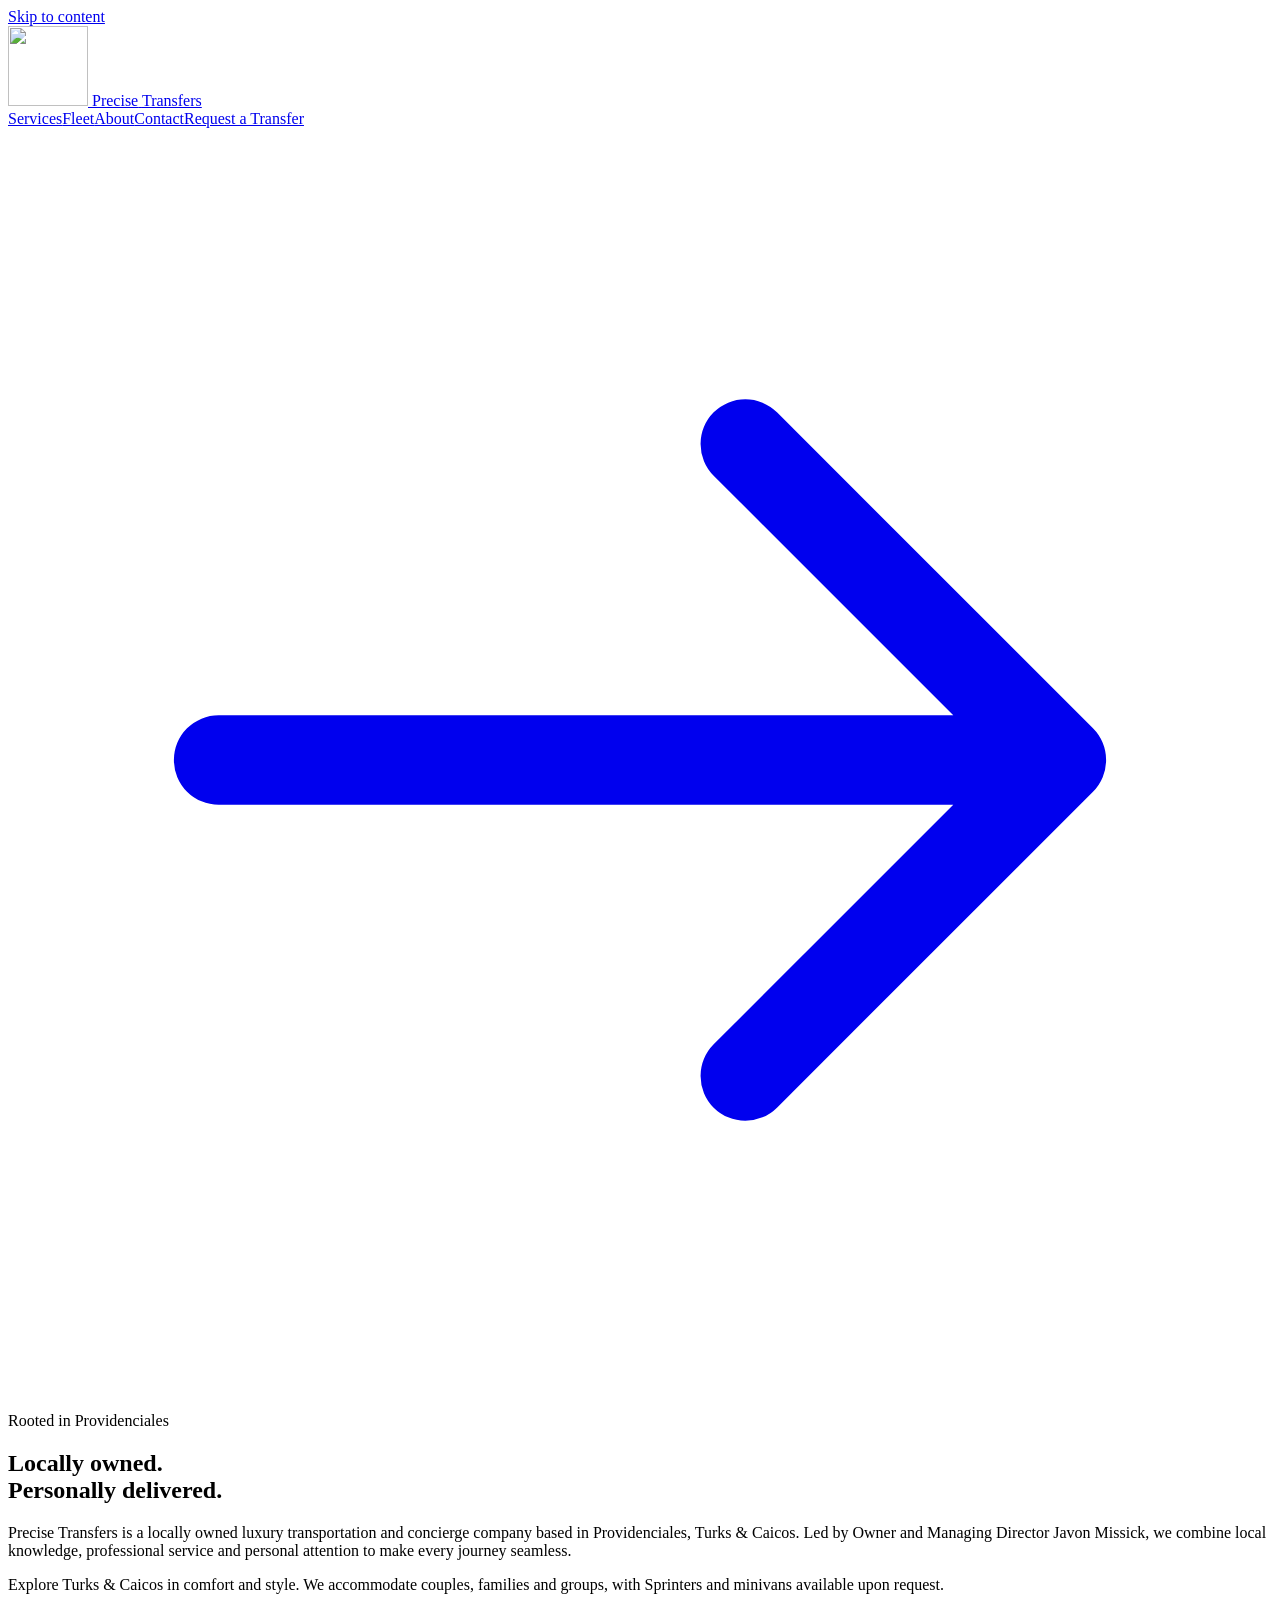
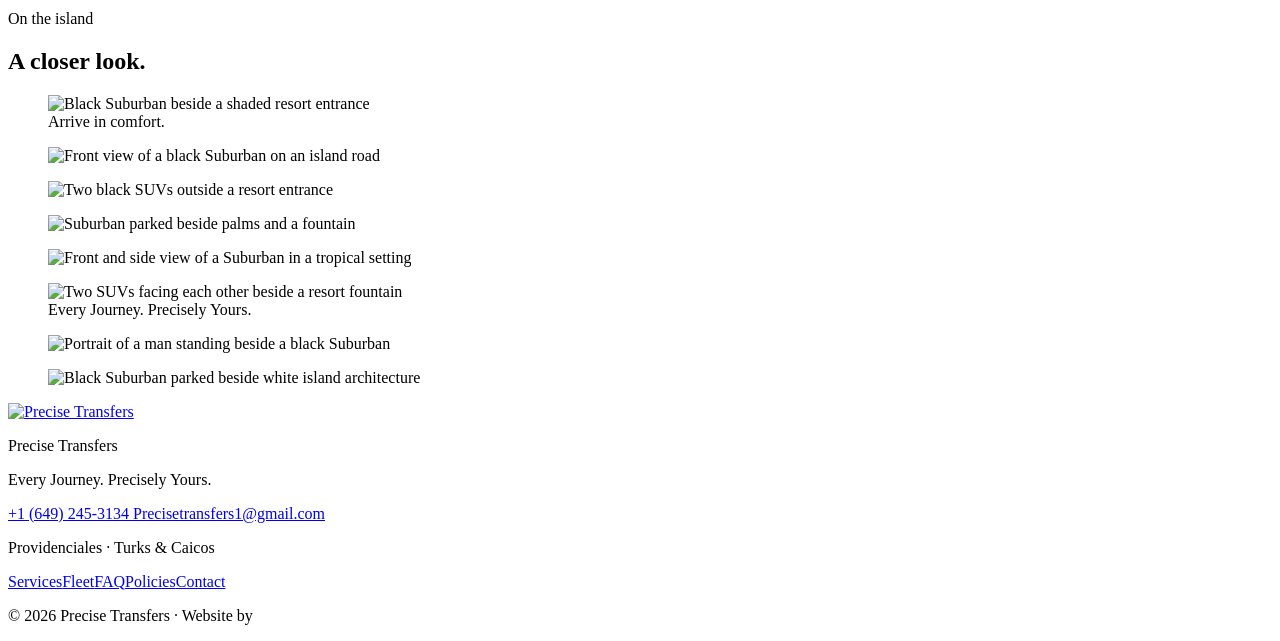
==== about.html @ 2fc6008b "Add files via upload" ====
<!doctype html>
<html lang="en">
  <link rel="icon" type="image/png"
      href="assets/images/pt-favicon.png?v=1">
<link rel="apple-touch-icon"
      href="assets/images/pt-favicon.png">


<head>
  <meta charset="utf-8"><meta name="viewport" content="width=device-width, initial-scale=1">
  <meta name="robots" content="noindex, nofollow">
  <meta name="description" content="Locally owned luxury transportation and concierge services based in Providenciales, Turks & Caicos. Request an airport or local transfer with Precise Transfers.">
  <meta name="theme-color" content="#080b10">
  <title>About | Precise Transfers</title>
    <link rel="stylesheet" href="css/styles.css"><link rel="stylesheet" href="css/mockup.css"><link rel="stylesheet" href="css/refresh.css"><link rel="stylesheet" href="css/site-additions.css"><script src="js/main.js" defer></script><script src="js/approved-reviews.js" defer></script><script src="js/site-additions.js" defer></script>
</head>
<body>
  <a class="skip-link" href="#main">Skip to content</a>
  
  <header class="site-header"><div class="container header-inner">
    <a class="brand" href="index.html" aria-label="Precise Transfers home">
  <img
    class="pt-mark"
    src="assets/images/pt-monogram.png"
    alt=""
    width="80"
    height="80"
  >
  <span class="brand-wordmark">
    <span class="metal-silver">Precise</span>
    <span class="metal-blue">Transfers</span>
  </span>
</a>
    <button class="menu-toggle" aria-expanded="false" aria-controls="site-nav" hidden>Menu <span aria-hidden="true">☰</span></button>
    <nav id="site-nav" aria-label="Main navigation"><a href="index.html#services">Services</a><a href="index.html#fleet">Fleet</a><a href="about.html">About</a><a href="index.html#contact">Contact</a><a class="button small" href="booking.html">Request a Transfer <svg class="icon" viewBox="0 0 24 24" fill="none" stroke="currentColor" stroke-width="1.7" stroke-linecap="round" stroke-linejoin="round" aria-hidden="true"><path d="M4 12h16m-6-6 6 6-6 6"/></svg></a></nav>
  </div></header>
<main id="main" class="interior-main">    <section id="about" class="section about-section"><div class="container about-grid"><div class="reveal"><p class="eyebrow">Rooted in Providenciales</p><h2>Locally owned.<br><span>Personally delivered.</span></h2></div><div class="about-copy reveal"><p>Precise Transfers is a locally owned luxury transportation and concierge company based in Providenciales, Turks &amp; Caicos. Led by Owner and Managing Director Javon Missick, we combine local knowledge, professional service and personal attention to make every journey seamless.</p><p class="muted">Explore Turks &amp; Caicos in comfort and style. We accommodate couples, families and groups, with Sprinters and minivans available upon request.</p></div></div></section>
<section class="container about-gallery-section" aria-labelledby="gallery-title">
  <div class="section-heading">
    <p class="eyebrow">On the island</p>
    <h2 id="gallery-title">A closer <span>look.</span></h2>
  </div>
  <div class="about-photo-grid">
    <figure><img src="assets/images/about-resort-side.jpg" alt="Black Suburban beside a shaded resort entrance" width="1600" height="900" loading="lazy"><figcaption>Arrive in comfort.</figcaption></figure>
    <figure><img src="assets/images/about-on-the-road.jpg" alt="Front view of a black Suburban on an island road" width="944" height="1600" loading="lazy"></figure>
    <figure><img src="assets/images/about-resort-entrance.jpg" alt="Two black SUVs outside a resort entrance" width="1600" height="1485" loading="lazy"></figure>
    <figure><img src="assets/images/about-palms.jpg" alt="Suburban parked beside palms and a fountain" width="1066" height="1600" loading="lazy"></figure>
    <figure><img src="assets/images/about-front-view.jpg" alt="Front and side view of a Suburban in a tropical setting" width="1600" height="1066" loading="lazy"></figure>
    <figure><img src="assets/images/about-facing-suvs.jpg" alt="Two SUVs facing each other beside a resort fountain" width="1600" height="1066" loading="lazy"><figcaption>Every Journey. Precisely Yours.</figcaption></figure>
    <figure><img src="assets/images/about-portrait.jpg" alt="Portrait of a man standing beside a black Suburban" width="1066" height="1600" loading="lazy"></figure>
    <figure><img src="assets/images/about-villa.jpg" alt="Black Suburban parked beside white island architecture" width="1066" height="1600" loading="lazy"></figure>
  </div>
</section>
</main><footer class="site-footer container"><div><a class="brand" href="index.html"><img class="pt-mark" src="assets/images/pt-monogram.png" alt="Precise Transfers" width="80" height="80"></a><p class="footer-company">
  <span class="metal-silver">Precise</span>
  <span class="metal-blue">Transfers</span>
</p><p>Every Journey. <span class="blue-text">Precisely Yours.</span></p><div class="footer-contact">
  <a class="eyebrow footer-location" href="tel:+16492453134">
    +1 (649) 245-3134
  </a>

  <a class="eyebrow footer-location"
     href="mailto:Precisetransfers1@gmail.com">
    Precisetransfers1@gmail.com
  </a>
</div><p class="eyebrow footer-location">Providenciales · Turks &amp; Caicos</p></div><nav aria-label="Footer navigation"><a href="index.html#services">Services</a><a href="index.html#fleet">Fleet</a><a href="faq.html">FAQ</a><a href="policies.html">Policies</a><a href="index.html#contact">Contact</a></nav><p class="credits">© <span data-year>2026</span> Precise Transfers · <span class="agency-credit">
  <span>Website by</span>
  <span
    class="stellar-footer-logo"
    role="img"
    aria-label="Stellar Works"
  ></span>
</span></p></footer>
</body></html>
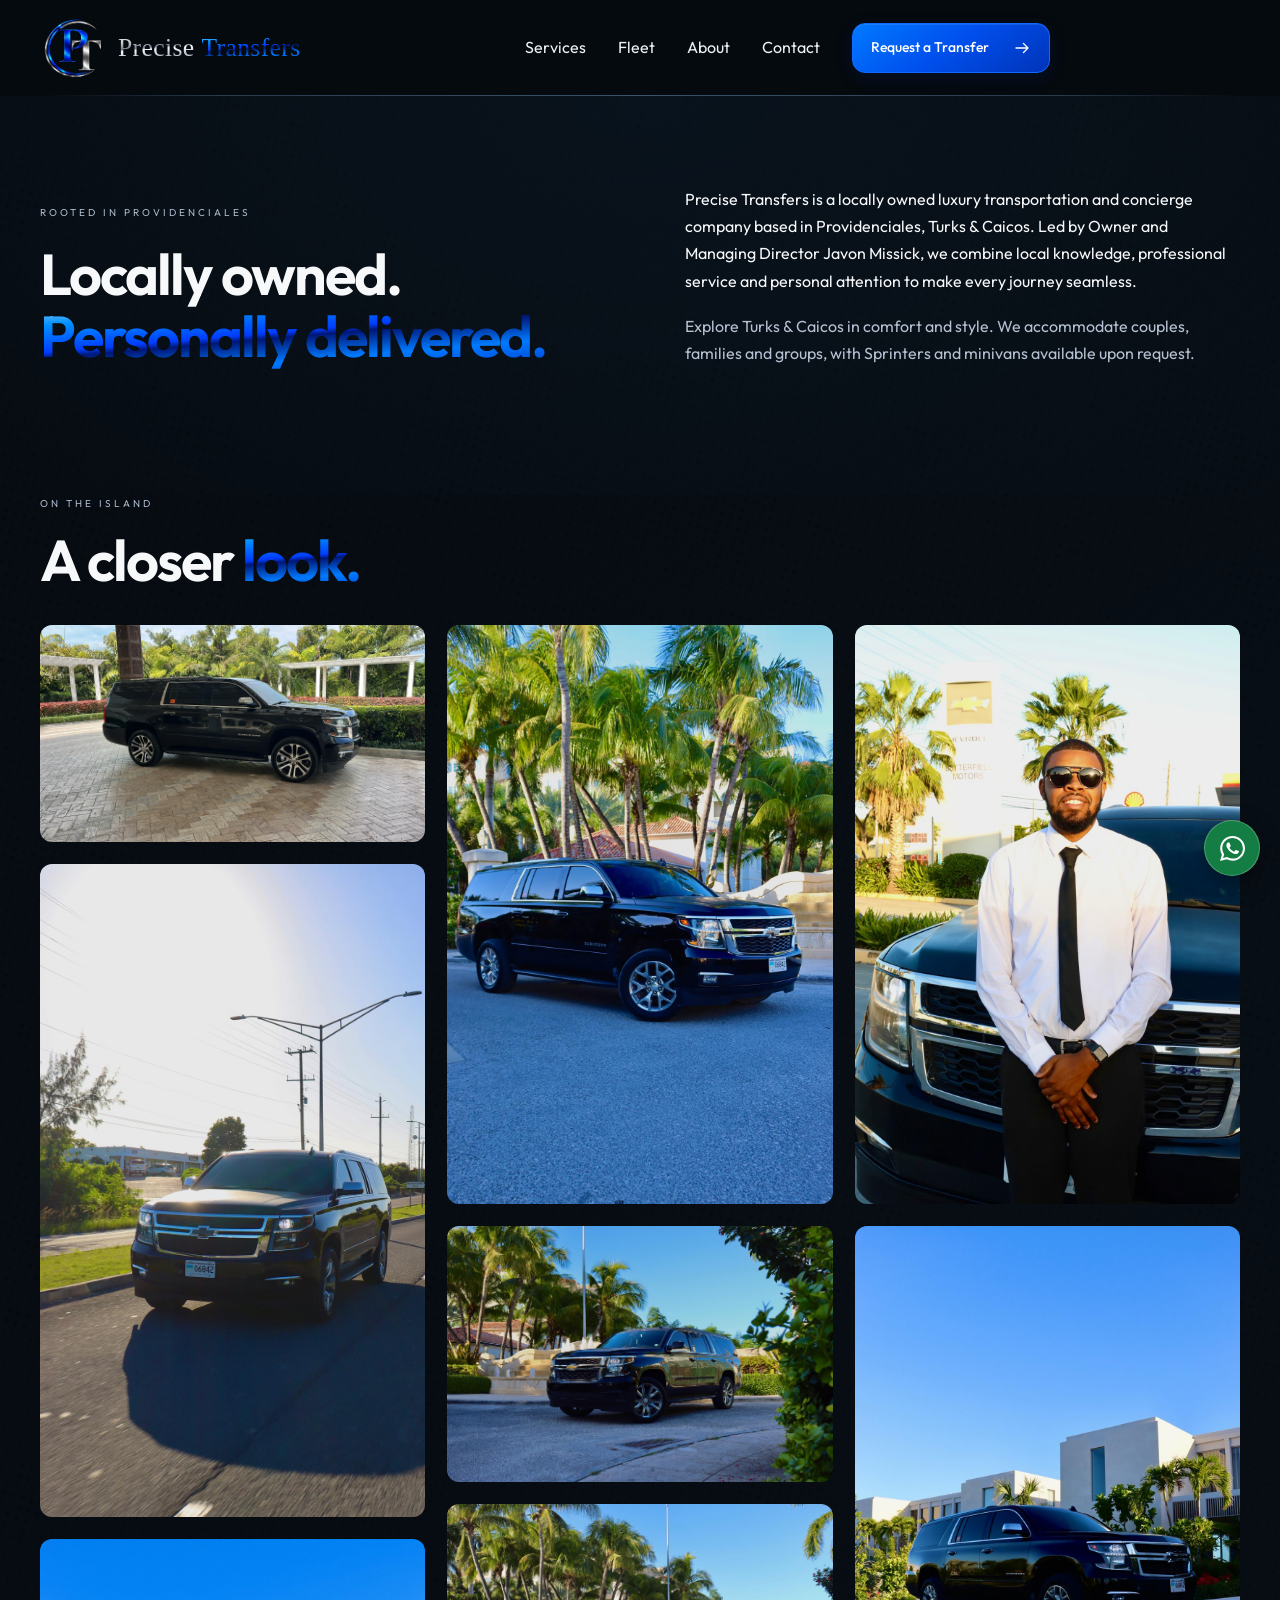
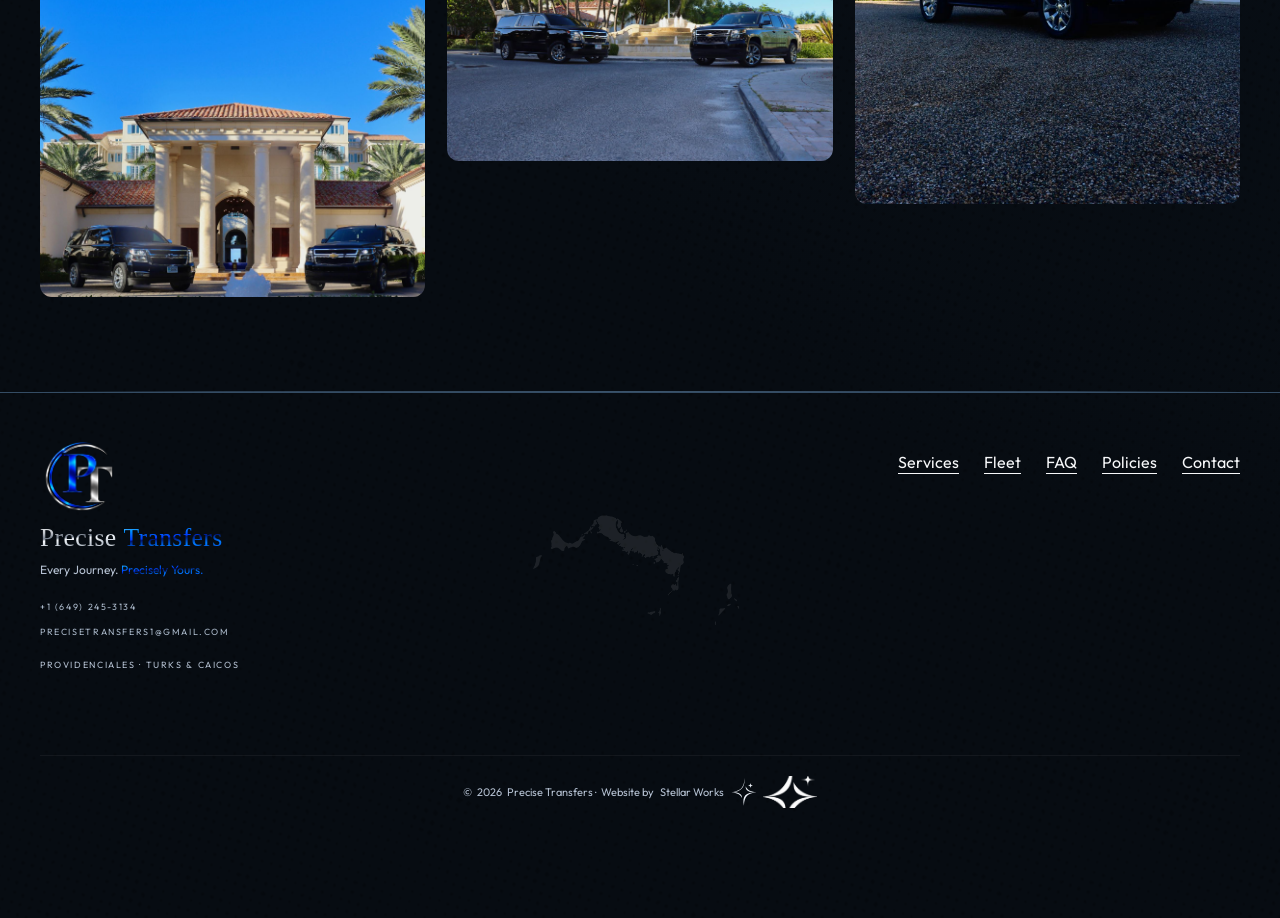
==== commit 973bb8f7: "Add files via upload" ====
--- a/about.html
+++ b/about.html
@@ -65,6 +65,45 @@
   </a>
 </div><p class="eyebrow footer-location">Providenciales · Turks &amp; Caicos</p></div><nav aria-label="Footer navigation"><a href="index.html#services">Services</a><a href="index.html#fleet">Fleet</a><a href="faq.html">FAQ</a><a href="policies.html">Policies</a><a href="index.html#contact">Contact</a></nav><p class="credits">© <span data-year>2026</span> Precise Transfers · <span class="agency-credit">
   <span>Website by</span>
+  <span>Stellar Works</span>
+  <svg
+  class="stellar-star-inline"
+  viewBox="45 40 320 350"
+  xmlns="http://www.w3.org/2000/svg"
+  aria-hidden="true"
+  focusable="false"
+>
+  <g fill="currentColor">
+    <path d="
+      M213 52
+      C216 158 174 214 59 218
+      C165 203 205 169 213 52Z
+    "/>
+    <path d="
+      M224 148
+      C242 190 272 211 350 218
+      C261 218 224 205 224 148Z
+    "/>
+    <path d="
+      M59 218
+      C147 217 184 239 182 286
+      C164 242 125 227 59 218Z
+    "/>
+    <path d="
+      M204 375
+      C182 259 223 220 350 218
+      C247 236 210 260 204 375Z
+    "/>
+    <path d="
+      M281 106
+      C283 130 286 136 311 138
+      C287 140 283 146 281 170
+      C279 146 274 140 251 138
+      C275 136 279 131 281 106Z
+    "/>
+  </g>
+</svg>
+</span>
   <span
     class="stellar-footer-logo"
     role="img"
--- a/css/styles.css
+++ b/css/styles.css
@@ -0,0 +1,7 @@
+:root{--bg:#080b10;--surface:#101821;--text:#f4f6fa;--muted:#b5c1d2;--blue:#438fff;--line:#2b394c;--width:1200px;color-scheme:dark}
+*{box-sizing:border-box}html{scroll-behavior:smooth;scroll-padding-top:120px}body{margin:0;background:var(--bg);color:var(--text);font:16px/1.7 Arial,Helvetica,sans-serif}img{max-width:100%;height:auto}figure{margin:0}a{color:inherit;text-underline-offset:5px}button,input,select,textarea{font:inherit}button,a,input,textarea,select{-webkit-tap-highlight-color:transparent}a:focus-visible,button:focus-visible,input:focus-visible,textarea:focus-visible,select:focus-visible,summary:focus-visible{outline:3px solid #98c1ff;outline-offset:5px}button,summary{cursor:pointer}.container{width:min(var(--width),calc(100% - 64px));margin-inline:auto}.section{padding-block:112px}.eyebrow{text-transform:uppercase;letter-spacing:.23em;font-size:11px;font-weight:700;color:var(--muted);margin:0 0 22px}h1,h2,h3{line-height:1.08;letter-spacing:-.045em;margin:0}h1{font-size:clamp(48px,5.2vw,76px)}h2{font-size:clamp(36px,4.5vw,60px)}h3{font-size:27px}h1 span,h2 span,.footer-brand span{color:var(--blue)}p{margin:18px 0}.muted,.rate-note,.fleet-note{color:var(--muted)}.button{display:inline-flex;align-items:center;justify-content:center;gap:26px;padding:15px 23px;min-height:50px;border:1px solid #3888ff;border-radius:9px;background:#075bdf;color:white;font-size:14px;font-weight:700;text-decoration:none;transition:transform .2s,background .2s,box-shadow .2s}.button:hover{background:#126bef;transform:translateY(-2px);box-shadow:0 9px 25px #0059e524}.button.small{padding:12px 18px;min-height:44px}.text-link{font-size:14px;color:#87b7ff;text-decoration:none;display:inline-flex;gap:20px;align-items:center;padding:8px 0}.text-link:hover{text-decoration:underline}.site-header{position:sticky;top:0;z-index:20;background:#080b10f5;border-bottom:1px solid #ffffff0d;backdrop-filter:blur(16px)}.header-inner{min-height:98px;display:flex;justify-content:space-between;align-items:center;gap:35px}.brand{display:flex;align-items:center;flex-shrink:0}.brand img{width:126px;height:auto;display:block;padding:7px 0}#site-nav{display:flex;gap:32px;align-items:center}#site-nav>a:not(.button){font-size:13px;text-decoration:none;padding:12px 0;color:#d5deeb}#site-nav>a:hover{color:white}.menu-toggle{display:none;border:1px solid var(--line);border-radius:6px;background:var(--surface);color:white;padding:10px 14px}.hero{display:grid;grid-template-columns:.9fr 1.2fr;align-items:center;gap:35px;min-height:650px;padding-block:90px}.hero-description{font-size:19px;color:#d5ddeb;margin:30px 0}.hero-actions{display:flex;gap:22px;align-items:center;flex-wrap:wrap;margin-top:35px}.hero-photo{position:relative}.hero-photo img{display:block;width:100%;height:auto;border-radius:12px}.hero-photo figcaption{color:var(--muted);font-size:12px;letter-spacing:.06em;margin-top:14px}.journey-strip{border-block:1px solid var(--line);display:flex;align-items:center;justify-content:space-between;gap:30px;padding:24px 0}.journey-strip p{margin:0}.journey-strip .eyebrow{display:inline-block;margin:0 0 5px}.section-heading{margin-bottom:48px}.section-heading>p:last-child{max-width:600px;color:var(--muted)}.mobile-break{display:none}.service-grid{display:grid;grid-template-columns:repeat(3,minmax(0,1fr));gap:28px}.service-card{background:linear-gradient(140deg,#18233088,#0d131b);border:1px solid var(--line);border-radius:14px;padding:35px;display:flex;flex-direction:column;transition:border-color .25s,transform .25s}.service-card:hover{border-color:#53749e;transform:translateY(-3px)}.service-number{font-size:10px;letter-spacing:.2em;color:#96b3d8;margin-bottom:32px}.service-card h3{font-size:24px;letter-spacing:-.025em}.service-card p{color:var(--muted);font-size:14px}.service-card .text-link{margin-top:auto}.rates{margin:20px 0 30px}.rates div{display:flex;justify-content:space-between;gap:20px;padding:6px 0}.rates dt{color:#ced6e3;font-size:15px}.rates dd{margin:0;font-weight:700;font-variant-numeric:tabular-nums}.quote-note{padding-block:24px}.rate-note{font-size:12px;max-width:780px;margin-top:25px}.fleet-list{display:grid;gap:36px}.fleet-row{display:grid;grid-template-columns:1.8fr 1fr;border:1px solid var(--line);border-radius:14px;overflow:hidden;background:var(--surface)}.fleet-row figure{align-self:center}.fleet-row img{width:100%;height:auto;display:block}.fleet-row figcaption{font-size:11px;color:var(--muted);padding:10px 18px}.fleet-copy{align-self:center;padding:38px}.fleet-copy h3{font-size:36px}.fleet-copy p:not(.eyebrow){font-size:14px;color:var(--muted)}.fleet-copy .text-link{margin-top:18px}.fleet-note{font-size:13px;margin-top:30px}.about-section{background:linear-gradient(135deg,#12213666,#0b1119);border-block:1px solid #233246}.about-grid{display:grid;grid-template-columns:1fr 1fr;gap:90px;align-items:center}.about-copy p:first-child{margin-top:0}.booking-grid{display:grid;grid-template-columns:.85fr 1.15fr;gap:90px;align-items:start}.booking-intro>p{max-width:420px}.steps{padding:0;list-style:none;counter-reset:steps;margin:40px 0}.steps li{counter-increment:steps;position:relative;padding:0 0 25px 48px}.steps li:before{content:"0" counter(steps);position:absolute;left:0;top:0;color:var(--blue);font-size:13px}.steps b,.steps span{display:block}.steps span{font-size:13px;color:var(--muted)}.booking-intro .muted{font-size:13px}.request-form{padding:36px;border:1px solid var(--line);border-radius:14px;background:var(--surface)}.field{margin-bottom:20px}.field label,#email-fallback>label{display:block;font-size:12px;margin-bottom:7px;color:#dce5f3}.field input,.field select,.field textarea,#email-copy{width:100%;min-width:0;border:1px solid #41516b;background:#090f17;border-radius:6px;padding:12px;color:white;min-height:48px}.field textarea,#email-copy{resize:vertical}.field input::placeholder,.field textarea::placeholder{color:#93a1b6}.form-pair{display:grid;grid-template-columns:1fr 1fr;gap:18px}.check{display:flex;align-items:flex-start;gap:12px;font-size:12px;color:#ccd7e7;margin:22px 0}.check input{margin-top:5px;accent-color:var(--blue);width:18px;height:18px;flex-shrink:0}.request-form .button{width:100%}.request-form .muted,#form-status{font-size:12px}#form-status{color:#b5d3ff;overflow-wrap:anywhere}.secondary-button{background:transparent;border:1px solid var(--line);color:white;border-radius:6px;padding:10px 18px;margin-top:12px}.faq{max-width:900px;padding-top:40px}.faq details{border-bottom:1px solid var(--line);padding:23px 0}.faq summary{font-weight:700;padding-right:15px}.faq details p{color:var(--muted);font-size:14px;max-width:720px}.contact-section{padding:100px 0;background:radial-gradient(ellipse at bottom,#13366277,transparent 70%),#0c131d;border-block:1px solid var(--line);text-align:center}.contact-section>div>p{color:var(--muted)}.contact-links{display:flex;gap:60px;justify-content:center;flex-wrap:wrap;margin-top:45px}.contact-links a{text-decoration:none;overflow-wrap:anywhere;max-width:100%}.contact-links span{display:block;font-size:12px;color:var(--muted);margin-bottom:8px}.contact-links strong{font-size:clamp(16px,2vw,23px)}.contact-links a:hover strong{color:var(--blue)}.site-footer{display:flex;align-items:center;justify-content:space-between;gap:30px;flex-wrap:wrap;padding-block:50px}.footer-brand{font:20px Georgia,serif;text-decoration:none}.site-footer p{font-size:12px;color:var(--muted)}.site-footer nav{display:flex;gap:28px;flex-wrap:wrap;font-size:13px}.credits{flex-basis:100%;border-top:1px solid var(--line);padding-top:25px;margin:0}.skip-link{position:fixed;top:-100px;left:20px;background:#132742;padding:12px;z-index:100}.skip-link:focus{top:15px}.logo-intro{position:fixed;inset:0;z-index:50;display:grid;place-items:center;pointer-events:none;background:transparent}.logo-intro[hidden]{display:none}.logo-intro img{width:min(340px,65vw);height:auto;animation:logo-arrival 1.55s ease both}.reveal{opacity:1;transform:none}.motion-ready .reveal{opacity:0;transform:translateY(18px);transition:opacity .65s ease,transform .65s ease}.motion-ready .reveal.is-visible{opacity:1;transform:none}.intro-running .hero-copy,.intro-running .hero-photo{animation:hero-arrival .8s 1.05s both}.policy-page{max-width:850px;padding-block:70px 100px}.policy-page h1{margin-bottom:50px}.policy-page h2{font-size:25px;margin:40px 0 12px}.policy-page p{color:#c9d4e4}.development-notice{font-size:12px;background:#152235;text-align:center;margin:0;padding:8px}.policy-page section{padding:0}.policy-page .eyebrow{color:var(--blue)}[hidden]{display:none!important}@keyframes logo-arrival{0%{opacity:0;transform:translateY(8px) scale(.96)}25%,60%{opacity:1;transform:none}100%{opacity:0;transform:translateY(-10px) scale(.98)}}@keyframes hero-arrival{from{opacity:0;transform:translateY(10px)}to{opacity:1;transform:none}}
+@media(min-width:1500px){:root{--width:1320px}.hero{min-height:740px}}
+@media(max-width:1000px){.hero{grid-template-columns:1fr;gap:45px;padding-block:65px}.hero-copy{max-width:750px}.hero h1{font-size:clamp(48px,8vw,76px)}.hero-photo{max-width:900px}.section{padding-block:80px}.service-grid{gap:16px}.service-card{padding:25px}.about-grid,.booking-grid{gap:40px}.fleet-copy{padding:28px}#site-nav{gap:22px}}
+@media(max-width:760px){html{scroll-padding-top:100px}.container{width:calc(100% - 40px)}.header-inner{min-height:85px;flex-wrap:wrap;gap:10px;padding-block:8px}.brand img{width:102px}#site-nav{flex-basis:100%;flex-wrap:wrap;gap:16px;padding:10px 0 18px}.has-menu #site-nav{display:none}.has-menu #site-nav.is-open{display:flex;flex-direction:column;align-items:stretch}.has-menu #site-nav a{padding:12px}.has-menu .menu-toggle{display:block}.hero{padding-block:52px}.hero h1{font-size:clamp(44px,10vw,68px)}.hero-description{font-size:17px}.hero-actions{gap:18px}.hero-photo figcaption{font-size:11px}.journey-strip{align-items:flex-start;flex-direction:column;gap:12px}.journey-strip p{font-size:14px}.section{padding-block:68px}.section-heading{margin-bottom:32px}.service-grid,.about-grid,.booking-grid,.fleet-row{grid-template-columns:1fr}.service-grid{gap:22px}.service-card{padding:30px}.service-card h3{font-size:28px}.service-number{margin-bottom:24px}.rates{margin-block:15px 25px}.fleet-copy{padding:28px}.fleet-copy h3{font-size:30px}.fleet-copy h3 br{display:none}.fleet-copy h3 br:after{content:' '}.fleet-list{gap:28px}.about-grid,.booking-grid{gap:40px}.request-form{padding:24px}.form-pair{grid-template-columns:1fr;gap:0}.contact-section{padding:70px 0}.contact-links{flex-direction:column;gap:30px}.site-footer{align-items:flex-start;flex-direction:column;padding-block:40px}.credits{width:100%}.faq{padding-top:10px}}
+@media(prefers-reduced-motion:reduce){html{scroll-behavior:auto}*,*::before,*::after{animation:none!important;transition:none!important}.logo-intro{display:none!important}.motion-ready .reveal{opacity:1;transform:none}}
+
--- a/css/mockup.css
+++ b/css/mockup.css
@@ -0,0 +1,16 @@
+/* Approved mockup styling. Local font and assets keep the site self-contained. */
+@font-face{font-family:Outfit;src:url('../assets/fonts/Outfit-Variable.ttf') format('truetype');font-weight:100 900;font-display:swap}
+:root{--bg:#060a0f;--text:#f7f8fa;--width:1200px;--blue:#1683ff}
+body{font-family:Outfit,Arial,sans-serif;font-weight:400;-webkit-font-smoothing:antialiased;background:radial-gradient(ellipse at 100% 36%,#0b17222b,transparent 55%),#060a0f}
+h1,h2,h3{font-family:Outfit,Arial,sans-serif;font-weight:650;letter-spacing:-.035em}h1{font-weight:700}h1 span,h2 span,.blue-text{color:#1683ff;background:linear-gradient(175deg,#5dbcff 1%,#0083ff 39%,#0055f5 72%,#063dbc 100%);-webkit-background-clip:text;background-clip:text;-webkit-text-fill-color:transparent}
+.icon{width:22px;height:22px;flex-shrink:0;display:inline-block;vertical-align:middle}.button .icon{width:18px;height:18px}.button{background:linear-gradient(170deg,#0697ff,#0068ff 50%,#0643e1);box-shadow:inset 0 1px 0 #b6dbff66,0 5px 16px #004fff22;border:1px solid #178eff;border-radius:13px;font-weight:500;font-size:14px;padding:16px 24px;gap:24px}.button:hover{background:linear-gradient(170deg,#2aa7ff,#057aff 50%,#1157ef);box-shadow:0 7px 22px #076dff55}.eyebrow{font-size:10px;font-weight:400;letter-spacing:.3em;color:#aab8c9}
+.site-header{background:#060a0fe8;border-color:#ffffff0a}.header-inner{min-height:96px}.brand{gap:12px;text-decoration:none}.brand-symbol{position:relative;width:48px;height:48px;display:block;overflow:hidden;flex-shrink:0}.brand-symbol img{position:absolute;width:89px!important;max-width:none;height:auto;left:-21px;top:0;padding:0!important}.brand-name{font-family:Georgia,serif;font-size:18px;white-space:nowrap;letter-spacing:-.035em;font-weight:400}.brand-name b{font-weight:400;color:#008bff}#site-nav{gap:32px}#site-nav>a:not(.button){font-size:13px;color:#eef1f5}#site-nav>a:not(.button):hover{box-shadow:0 2px 0 #168dff}
+.hero{position:relative;display:flex;min-height:690px;padding-block:70px;isolation:isolate}.hero-copy{width:49%;z-index:2;position:relative}.hero h1{font-size:clamp(56px,5.4vw,79px);line-height:1;max-width:580px}.hero .eyebrow{font-size:10px;white-space:nowrap}.hero-description{font-size:18px;line-height:1.55;margin:28px 0 35px}.hero-photo{position:absolute;width:80%;right:calc((min(1200px,100vw - 64px) - 100vw)/2);top:0;bottom:0;z-index:-1;overflow:hidden;display:flex;align-items:center;border-radius:0;mask-image:linear-gradient(to right,transparent 0%,#000 25%),linear-gradient(to bottom,#000 75%,transparent 100%);mask-composite:intersect;-webkit-mask-image:linear-gradient(to right,transparent,#000 25%)}.hero-photo:after{content:'';position:absolute;inset:0;background:linear-gradient(to bottom,transparent 75%,#060a0f),linear-gradient(to right,#060a0f55,transparent 60%);pointer-events:none}.hero-photo img{width:100%;height:100%;object-fit:cover;object-position:56% 50%;border-radius:0}.hero-actions .text-link{display:none}
+.quick-wrap{position:relative;margin-top:0}.quick-booking{display:grid;grid-template-columns:1fr 1fr 1fr auto;gap:12px;padding:28px 28px 40px;border:1px solid #465e777d;border-radius:14px;background:linear-gradient(125deg,#101e2be8,#0b1119e8);box-shadow:0 -10px 55px #5290d511,inset 0 1px 0 #ffffff0c;position:relative;align-items:center}.quick-booking>label{display:flex;align-items:center;gap:18px;padding:13px 18px;border:1px solid #31445b;border-radius:7px;background:#050b12a6;min-width:0}.quick-booking>label>span{font-size:10px;color:#f4f6fa;display:block;width:100%;min-width:0}.quick-booking input,.quick-booking select{display:block;width:100%;min-width:0;border:0;background:transparent;color:#bcc9db;font:12px Outfit,sans-serif;padding:4px 0;min-height:24px;outline-offset:0}.quick-booking option{background:#101821}.quick-booking>p{position:absolute;bottom:9px;right:28px;font-size:9px;color:#9caabb;margin:0}.section{padding-block:110px}.section-heading{margin-bottom:34px}.section-heading .eyebrow{margin-bottom:17px}h2{font-size:clamp(40px,4.5vw,62px)}
+.service-grid{gap:24px}.service-card{position:relative;display:block;padding:34px 25px 26px 98px;border:1px solid #3c526a;border-radius:12px;background:radial-gradient(ellipse at top left,#24405933,transparent 70%),linear-gradient(135deg,#101922,#060b10);min-height:235px}.service-icon{position:absolute;left:24px;top:30px;border:1px solid #4d709545;border-radius:50%;width:56px;height:56px;display:grid;place-items:center;background:linear-gradient(140deg,#243a5088,#121e2988);color:#cfdaeb}.service-icon .icon{width:29px;height:29px;stroke-width:1.9}.service-card h3{font-size:20px;letter-spacing:-.025em;white-space:nowrap;line-height:1.3;margin:7px 0 15px}.service-card p{line-height:1.55}.rates{margin:8px 0 12px}.rates div{justify-content:flex-start;padding:2px 0;gap:6px;line-height:1.5}.rates dt,.rates dd{font-size:15px;font-weight:400}.rates dd{color:#f4f6fa}.service-card .text-link{font-size:12px;margin-top:7px}.service-card .text-link .icon{width:15px}.rate-note{text-align:center;font-size:11px;max-width:none;margin-top:23px}
+#fleet{padding-top:0}.fleet-list{gap:24px}.fleet-row{grid-template-columns:2.25fr 1fr;background:linear-gradient(120deg,#101b27,#070c12);border-color:#3b5067;border-radius:12px}.fleet-row figure{position:relative}.fleet-row figure img{width:100%;height:auto;object-fit:contain}.fleet-row figcaption{position:absolute;bottom:0;left:0;right:0;background:#070b11b8;font-size:10px}.fleet-copy{padding:32px}.fleet-copy .eyebrow{display:none}.fleet-copy h3{font-size:24px;line-height:1.4;letter-spacing:-.02em}.fleet-copy p{font-size:15px;line-height:1.6}.fleet-copy .text-link{font-size:12px}.fleet-note{text-align:center;display:flex;align-items:center;justify-content:center;gap:18px;font-size:12px;margin-top:30px}.fleet-note .icon{width:24px}
+.contact-section{position:relative;isolation:isolate;background:linear-gradient(to bottom,#060a0f 0%,#07111b77 35%,#050a11a6 100%),url('../assets/images/sunset-footer.png') center 62%/cover no-repeat;min-height:400px;padding:65px 0 80px;border-top:1px solid #31475c;border-bottom:1px solid #1e2d3d}.contact-section h2{font-size:clamp(38px,4.3vw,60px)}.contact-section>.container>p:not(.eyebrow){font-size:14px;color:#f0f1f4}.contact-links{gap:72px;margin-top:42px}.contact-links a{display:flex;align-items:center;gap:17px;text-align:left}.contact-links a>i{width:58px;height:58px;display:grid;place-items:center;background:#07162ad9;border:1px solid #0d8eff;border-radius:50%;box-shadow:0 0 20px #0058ff22}.contact-links .icon{width:27px;height:27px}.contact-links a>span{font-size:12px;color:#c7d7ec}.contact-links strong{font-size:21px;color:white;display:block;margin-top:3px;font-weight:550}.site-footer{padding-block:45px;background:transparent}.site-footer>div>p{margin:8px 0 0 60px}.site-footer .footer-location{font-size:9px;margin-top:24px;letter-spacing:.18em}.site-footer nav{font-size:12px}.credits{font-size:10px!important;text-align:right;border:0;padding:0;margin-top:0;flex-basis:auto}.interior-main{min-height:65vh}.interior-main .section{padding-top:90px}.interior-main .about-section{border:0;background:radial-gradient(ellipse at top,#102e4733,transparent)}.interior-main .faq{padding-top:90px}.policy-page h1{font-size:56px}.logo-intro{background:none!important}
+@media(min-width:1500px){:root{--width:1200px}.hero{min-height:740px}}
+@media(max-width:1100px){.brand-name{font-size:15px}#site-nav{gap:20px}.hero{min-height:650px}.hero h1{font-size:68px}.service-card{padding:25px 22px 25px 78px}.service-icon{left:18px;top:25px;width:44px;height:44px}.service-icon .icon{width:25px}.service-card h3{font-size:17px}.quick-booking{grid-template-columns:1fr 1fr 1fr}.quick-booking .button{grid-column:1/-1;justify-self:end;margin-top:3px}.hero-photo{right:-32px;width:84%}.fleet-copy{padding:25px}.fleet-copy h3{font-size:22px}}
+@media(max-width:760px){.header-inner{min-height:83px}.brand-symbol{width:42px;height:43px}.brand-symbol img{width:80px!important;left:-19px}.brand-name{font-size:14px}.brand{gap:6px}.menu-toggle{font:12px Outfit,sans-serif;background:transparent;padding:9px}.hero{min-height:0;display:flex;flex-direction:column;align-items:stretch;padding:45px 0 0;gap:0}.hero-copy{width:100%}.hero h1{font-size:clamp(49px,10.5vw,66px);line-height:1.06}.hero h1>br:first-of-type{display:none}.hero h1>br:first-of-type:after{content:' '}.hero h1 span br{display:none}.hero .eyebrow{font-size:8px;letter-spacing:.2em}.hero-description{font-size:16px;margin:22px 0}.hero-photo{position:relative;inset:auto;width:calc(100% + 40px);margin:24px -20px 0;min-height:270px;z-index:0;display:block;mask-image:none;-webkit-mask-image:none}.hero-photo img{width:100%;height:auto;object-fit:contain}.hero-photo:after{background:linear-gradient(to bottom,#060a0f 0%,transparent 15%,transparent 80%,#060a0f)}.hero-actions{margin-top:25px}.hero .hero-actions .button{font-size:13px}.quick-wrap{margin-top:15px}.quick-booking{grid-template-columns:1fr;padding:20px 20px 42px;gap:12px}.quick-booking .button{width:100%;grid-column:auto}.quick-booking>p{font-size:9px;text-align:center;right:12px;left:12px}.quick-booking>label{padding:10px 15px}.section{padding-block:65px}h2{font-size:42px}.service-grid{gap:20px}.service-card{padding:27px 24px 25px 96px;min-height:0}.service-icon{left:23px;top:26px;width:51px;height:51px}.service-card h3{font-size:21px}.service-card .text-link{font-size:12px}.rates dt,.rates dd{font-size:16px}.rate-note{font-size:10px}.fleet-row{grid-template-columns:1fr}.fleet-copy{padding:23px}.fleet-copy h3{font-size:23px}.fleet-note{align-items:flex-start;text-align:left;font-size:11px}.contact-section{min-height:440px;padding:58px 0;background-position:center bottom}.contact-section h2{font-size:42px}.contact-links{gap:24px;align-items:center}.contact-links a{width:100%;gap:13px}.contact-links a>i{width:48px;height:48px;flex-shrink:0}.contact-links strong{font-size:18px}.contact-links span{min-width:0}.contact-links .icon{width:23px}.site-footer .brand-name{font-size:16px}.site-footer>div>p{margin-left:48px}.site-footer nav{gap:25px}.credits{text-align:left}.policy-page h1{font-size:40px}}
+@media(prefers-reduced-motion:reduce){.hero-photo{animation:none!important}}
--- a/css/refresh.css
+++ b/css/refresh.css
@@ -0,0 +1,518 @@
+/* Latest requested changes. Load after styles.css and mockup.css. */
+.brand .pt-mark{position:static;width:66px;height:66px;max-width:100%;object-fit:contain;padding:0;display:block}.brand{min-width:66px}.logo-intro img{width:min(300px,64vw);height:auto}.site-footer .brand .pt-mark{width:78px;height:78px}.site-footer>div>p{margin:8px 0 0}.footer-company{font:500 clamp(22px,3vw,32px)/1.2 Outfit,sans-serif!important;letter-spacing:.03em;background:linear-gradient(110deg,#f7fbff 0%,#becbdd 30%,#41b8ff 57%,#0578ff 80%,#064ce4);background-clip:text;-webkit-background-clip:text;color:transparent!important;-webkit-text-fill-color:transparent}.site-footer .footer-location{margin-top:20px}
+.site-header{border-bottom:0}.header-inner{position:relative}.header-inner:after,.section-divider:after{content:'';position:absolute;height:1px;left:0;right:0;bottom:0;background:linear-gradient(90deg,transparent,#47648388 15%,#567899aa 50%,#47648388 85%,transparent);pointer-events:none}.site-footer{position:relative}.site-footer:before{content:'';position:absolute;top:0;height:1px;left:calc((100% - 100vw)/2);width:100vw;background:#344c64}.contact-section{border:0}.faq details{border:0;position:relative}.faq details:after{content:'';height:1px;position:absolute;bottom:0;left:0;right:0;background:linear-gradient(90deg,transparent,#344c64 14%,#344c64 86%,transparent)}.about-section{border:0}.section-divider{position:relative}
+.hero{min-height:670px}.hero-photo{width:85%;right:-5%;top:8%;bottom:4%;overflow:visible;mask:none!important;-webkit-mask:none!important;background:transparent}.hero-photo:after{display:none}.hero-slideshow{width:100%;height:100%}.hero-slideshow .slides{height:100%;aspect-ratio:auto;mask-image:radial-gradient(ellipse 63% 55% at 56% 49%,#000 40%,#000d 58%,transparent 94%);-webkit-mask-image:radial-gradient(ellipse 63% 55% at 56% 49%,#000 40%,#000d 58%,transparent 94%)}.hero-slideshow .slide img{object-fit:contain!important;width:100%;height:100%;background:none!important}.hero-slideshow .slideshow-controls{position:absolute;bottom:10px;left:45%;right:5%;justify-content:center;background:#08111bbb;border:1px solid #25446188;border-radius:30px}.hero-copy{pointer-events:none}.hero-copy a{pointer-events:auto}
+.slideshow{position:relative;isolation:isolate;min-width:0}.slides{position:relative;aspect-ratio:16/9;overflow:hidden;background:#070c12}.slide{position:absolute;inset:0;opacity:0;visibility:hidden;transition:opacity .65s ease,visibility .65s;pointer-events:none}.slide.is-active{opacity:1;visibility:visible;z-index:1}.slide img{display:block;width:100%!important;height:100%!important;object-fit:contain!important;background:#070c12}.slideshow-controls{display:flex;align-items:center;justify-content:center;gap:8px;padding:10px 12px;position:relative;z-index:4;background:#0a141f}.slideshow-controls button{border:1px solid #31475f;background:#102034;color:#e7f1ff;min-width:36px;min-height:36px;border-radius:50%;font:14px Outfit,sans-serif;cursor:pointer}.slideshow-controls [data-play]{border-radius:20px;padding:0 14px;font-size:11px}.slide-dots{display:flex;gap:3px}.slide-dots button{min-width:30px;min-height:34px;border:0;background:transparent;position:relative}.slide-dots button:after{content:'';position:absolute;width:6px;height:6px;border-radius:50%;background:#7187a2;left:12px;top:14px}.slide-dots button[aria-pressed=true]:after{background:#2e9aff;box-shadow:0 0 8px #008aff99}.slide-count{font-size:10px;color:#b7c7dd;min-width:34px}.fleet-row figure{min-width:0;width:100%}.fleet-row figcaption{position:static;background:#0a141f;padding:3px 16px 12px;text-align:center;font-size:10px}.rates a{text-decoration:none;color:inherit}.rates a:hover{color:#66b2ff;text-decoration:underline}.fleet-copy{min-width:0}
+.contact-section{position:relative;isolation:isolate;padding:90px 0;background:linear-gradient(to bottom,#060a0f 0%,#060a0fcc 14%,#060a0f40 46%,#060a0f6b 68%,#060a0f 100%),url('../assets/images/sunset-footer.png') center center/cover no-repeat;text-align:left}.contact-section:before{content:'';position:absolute;top:0;left:50%;transform:translateX(-50%);width:min(1200px,calc(100% - 64px));height:1px;background:linear-gradient(90deg,transparent,#45617b 20%,#45617b 80%,transparent)}.contact-form-grid{display:grid;grid-template-columns:.9fr 1.1fr;gap:70px;align-items:center}.contact-intro h2{line-height:1.08}.contact-intro>p:not(.eyebrow){color:#e4ebf4;max-width:400px}.contact-direct{display:flex;flex-direction:column;gap:13px;margin-top:32px;overflow-wrap:anywhere}.contact-direct a{text-decoration:none;color:#dbeaff}.contact-form{background:#07111bd9;border:1px solid #56718d88;border-radius:16px;padding:32px;backdrop-filter:blur(14px);box-shadow:0 16px 65px #0003}.contact-form .button{width:100%}.contact-form .field{margin-bottom:16px}.form-disclosure{font-size:11px;color:#c3d0df;line-height:1.6}.contact-form [data-form-status]{font-size:12px;color:#c0dcff}.enquiry-example{padding:15px 18px;background:#11233a99;border-left:2px solid #398eff;margin:6px 0 20px;border-radius:0 8px 8px 0}.enquiry-example p{font-size:12px;color:#c0d1e5;line-height:1.6;margin:0 0 9px}.enquiry-example .example-label{font-size:10px;letter-spacing:.14em;text-transform:uppercase;color:#8fc1ff}.enquiry-example .text-link{background:none;border:0;padding:0;font-size:11px;cursor:pointer}.contact-form [data-email-copy]{width:100%;background:#070f19;border:1px solid #405778;color:white;border-radius:7px;padding:12px;resize:vertical}.contact-form [data-email-fallback]>label{font-size:11px;display:block;margin-bottom:8px}
+.about-gallery-section{padding-bottom:95px}.about-photo-grid{display:grid;grid-template-columns:1.5fr 1fr;gap:30px;align-items:start}.about-photo-grid img{width:100%;height:460px;object-fit:cover;border-radius:14px;display:block}.about-photo-grid figure:nth-child(2){margin-top:65px}.about-photo-grid figcaption{font-size:12px;color:#b9c9dc;margin-top:13px}
+@media(max-width:1000px){.contact-form-grid{gap:30px}.hero-photo{right:-4%;width:90%}.hero-slideshow .slideshow-controls{left:40%;right:4%}.slideshow-controls{gap:4px;padding:8px}.contact-form{padding:25px}}
+@media(max-width:760px){.brand .pt-mark{width:60px;height:60px}.hero{min-height:0}.hero-photo{width:calc(100% + 40px);margin:12px -20px 0;position:relative;inset:auto;height:auto;min-height:0;z-index:0}.hero-slideshow .slides{height:auto;aspect-ratio:16/10;mask-image:radial-gradient(ellipse 75% 67% at 50% 49%,#000 54%,transparent 100%);-webkit-mask-image:radial-gradient(ellipse 75% 67% at 50% 49%,#000 54%,transparent 100%)}.hero-slideshow .slideshow-controls{position:relative;left:auto;right:auto;bottom:auto;margin:0 30px 15px}.contact-form-grid{grid-template-columns:1fr;gap:30px}.contact-section{padding:60px 0;background-position:center bottom}.contact-section:before{width:calc(100% - 40px)}.contact-form{padding:23px}.contact-intro h2{font-size:42px}.contact-direct{gap:8px;font-size:14px}.about-photo-grid{grid-template-columns:1fr;gap:28px}.about-photo-grid figure:nth-child(2){margin-top:0}.about-photo-grid img{height:auto;max-height:500px;object-fit:contain;background:#0c141e}.about-gallery-section{padding-bottom:65px}.slideshow-controls{gap:5px}.slide-count{font-size:9px}.slide-dots button{min-width:26px}.slide-dots button:after{left:10px}.site-footer .brand .pt-mark{width:70px;height:70px}}
+@media(prefers-reduced-motion:reduce){.slide{transition:none!important}}
+/* Longer intro: black background fades away to reveal the site */
+.logo-intro:not([hidden]) {
+  display: grid;
+  place-items: center;
+  background: #000 !important;
+  z-index: 1000;
+  pointer-events: auto;
+  animation: intro-screen 4.6s ease both;
+}
+
+.logo-intro img {
+  width: min(330px, 66vw);
+  height: auto;
+  animation: intro-mark 1.1s ease-out both;
+}
+
+.intro-running .hero-copy,
+.intro-running .hero-photo {
+  animation: none !important;
+}
+
+@keyframes intro-mark {
+  from {
+    opacity: 0;
+    transform: translateY(10px) scale(.95);
+  }
+  to {
+    opacity: 1;
+    transform: none;
+  }
+}
+
+@keyframes intro-screen {
+  0%, 72% {
+    opacity: 1;
+  }
+  100% {
+    opacity: 0;
+  }
+}
+
+/* Static hero: show the full picture without cutting off either SUV */
+.hero-photo.hero-static {
+  display: flex;
+  align-items: center;
+  justify-content: center;
+  overflow: visible;
+  mask: none !important;
+  -webkit-mask: none !important;
+}
+
+.hero-photo.hero-static img {
+  display: block;
+  width: 100%;
+  height: auto !important;
+  object-fit: contain !important;
+  border-radius: 0;
+
+  /* Soften the outer background without cropping the vehicles */
+  mask-image: radial-gradient(
+    ellipse 78% 76% at 50% 50%,
+    #000 60%,
+    transparent 100%
+  );
+  -webkit-mask-image: radial-gradient(
+    ellipse 78% 76% at 50% 50%,
+    #000 60%,
+    transparent 100%
+  );
+}
+
+.hero-photo.hero-static::after {
+  display: none;
+}
+
+/* Gallery photos retain their proportions and show both ends */
+.fleet-row .slides {
+  aspect-ratio: 16 / 9;
+  background: #080e16;
+}
+
+.fleet-row .slide img {
+  width: 100% !important;
+  height: 100% !important;
+  object-fit: contain !important;
+  object-position: center;
+  background: #080e16;
+}
+
+/* Dots only: remove arrows, play/pause and slide counter */
+.slideshow-controls [data-prev],
+.slideshow-controls [data-next],
+.slideshow-controls [data-play],
+.slideshow-controls .slide-count {
+  display: none !important;
+}
+
+.slideshow-controls {
+  justify-content: center;
+  padding: 10px;
+  background: #0a141f;
+}
+
+.slide-dots {
+  gap: 5px;
+}
+
+.slide-dots button {
+  width: 36px;
+  height: 36px;
+}
+
+.slide-dots button::after {
+  width: 7px;
+  height: 7px;
+  left: calc(50% - 3.5px);
+  top: calc(50% - 3.5px);
+}
+
+.slide-dots button[aria-pressed="true"]::after {
+  background: #299aff;
+  box-shadow: 0 0 10px #168aff88;
+}
+
+/* Service cards are informational, not interactive */
+.service-card,
+.service-card:hover {
+  cursor: default;
+  transform: none;
+  border-color: #3c526a;
+}
+
+.service-card .service-description {
+  margin: 10px 0 20px;
+  color: #b8c8dc;
+  font-size: 14px;
+  line-height: 1.6;
+}
+
+.concierge-list {
+  list-style: none;
+  padding: 0;
+  margin: 18px 0 0;
+  color: #c5d0df;
+  font-size: 14px;
+  line-height: 1.7;
+}
+
+.concierge-list li + li {
+  margin-top: 9px;
+}
+
+@media (max-width: 760px) {
+  .hero-photo.hero-static {
+    width: calc(100% + 40px);
+    margin: 24px -20px 0;
+    min-height: 0;
+  }
+
+  .hero-photo.hero-static img {
+    height: auto !important;
+  }
+}
+
+@media (prefers-reduced-motion: reduce) {
+  .logo-intro {
+    display: none !important;
+  }
+
+  .slide {
+    transition: none !important;
+  }
+}
+:root {
+  --blue: #0066ff;
+  --brand-blue: #0066ff;
+  --blue-metal: linear-gradient(175deg, #b9eaff 0%, #008fff 23%, #003dff 46%, #001777 51%, #007aff 72%, #0033c9 100%);
+  --silver-metal: linear-gradient(175deg, #fff 0%, #c2c6cd 29%, #747d8b 46%, #f8fbff 52%, #b8c0ca 72%, #f4f6f9 100%);
+}
+.brand-wordmark, .site-footer .footer-company {
+  font: 400 clamp(18px, 2vw, 28px)/1.15 Georgia, serif !important;
+  letter-spacing: .015em;
+  background: none;
+  -webkit-text-fill-color: initial;
+  white-space: nowrap;
+}
+.site-header .brand { display: flex; align-items: center; gap: 12px; }
+.metal-silver, .metal-blue {
+  display: inline-block;
+  background-clip: text !important;
+  -webkit-background-clip: text !important;
+  -webkit-text-fill-color: transparent;
+}
+.metal-silver { background-image: var(--silver-metal); color: #d8dde5; }
+.metal-blue { background-image: var(--blue-metal); color: var(--brand-blue); }
+h1 span, h2 span, .blue-text {
+  background-image: var(--blue-metal);
+  color: var(--brand-blue);
+}
+.button, .button:hover {
+  background: var(--blue-metal);
+  border-color: var(--brand-blue);
+  box-shadow: inset 0 1px 0 #ffffff55, 0 5px 18px #0066ff25;
+}
+.text-link, .enquiry-example .example-label { color: #72b6ff; }
+.text-link:hover { color: #b9eaff; }
+.service-icon, .quick-booking > label > .icon { color: var(--brand-blue); }
+.enquiry-example, .contact-links a > i { border-color: var(--brand-blue); }
+.slide-dots button[aria-pressed="true"]::after {
+  background: var(--brand-blue); box-shadow: 0 0 8px #0066ff80;
+}
+#site-nav > a:not(.button):hover { box-shadow: 0 2px 0 var(--brand-blue); }
+:focus-visible { outline: 2px solid #72b6ff; outline-offset: 4px; }
+
+/* Put the full static photograph beside the heading, not behind it. */
+.hero { display: grid; grid-template-columns: .85fr 1.35fr; gap: 18px; align-items: center; }
+.hero-copy { width: 100%; }
+.hero-photo.hero-static {
+  position: relative; inset: auto; width: 100%; height: auto;
+  min-height: 0; margin: 0; padding: 4%; display: block; z-index: 0;
+  overflow: visible; background: var(--bg);
+  mask: none !important; -webkit-mask: none !important;
+}
+.hero-photo.hero-static img {
+  display: block; width: 100%; height: auto !important;
+  object-fit: contain !important; object-position: center;
+  mask: none !important; -webkit-mask: none !important;
+}
+.hero-photo.hero-static::after {
+  content: ""; display: block; position: absolute; inset: 0;
+  pointer-events: none;
+  background: radial-gradient(ellipse 50% 50% at 50% 50%,
+    transparent 43%, #060a0f33 65%, var(--bg) 100%);
+}
+.fleet-row .slide img { object-fit: contain !important; }
+.slideshow-controls[hidden] { display: none !important; }
+
+/* All eight original photos, with their original proportions. */
+.about-photo-grid { display: block; columns: 3; column-gap: 22px; }
+.about-photo-grid figure, .about-photo-grid figure:nth-child(2) {
+  margin: 0 0 22px; break-inside: avoid;
+}
+.about-photo-grid img {
+  display: block; width: 100%; height: auto; max-height: none;
+  object-fit: contain; border-radius: 12px;
+}
+.about-photo-grid figcaption { margin-top: 9px; }
+@media (max-width: 1000px) {
+  .site-header .brand-wordmark { font-size: 19px; }
+  #site-nav { gap: 15px; }
+  .about-photo-grid { columns: 2; }
+}
+@media (max-width: 760px) {
+  .hero { grid-template-columns: 1fr; gap: 10px; }
+  .hero-photo.hero-static { width: 100%; margin: 0; padding: 3%; }
+  .site-header .brand { gap: 8px; min-width: 0; }
+  .site-header .brand .pt-mark { width: 44px; height: 44px; }
+  .site-header .brand-wordmark { font-size: clamp(15px, 4vw, 21px); }
+}
+@media (max-width: 480px) {
+  .about-photo-grid { columns: 1; }
+}
+.button {
+  background: linear-gradient(135deg, #087bfa 0%, #005ce6 58%, #034ac2 100%);
+  border: 1px solid #2a83f4;
+  box-shadow: inset 0 1px 0 #ffffff20, 0 6px 18px #00000024;
+}
+.button:hover {
+  background: linear-gradient(135deg, #1689ff 0%, #0968ef 58%, #0755d1 100%);
+  box-shadow: inset 0 1px 0 #ffffff25, 0 8px 22px #0066ff20;
+}
+.button:active { transform: translateY(0); }
+
+/* Slim bars replace the circular indicators; retain large click targets. */
+.slide-dots { gap: 6px; }
+.slide-dots button {
+  width: 44px; min-width: 44px; height: 40px; min-height: 40px;
+  border: 0; background: transparent; border-radius: 5px;
+}
+.slide-dots button::after {
+  width: 26px; height: 3px; top: 18px; left: 9px;
+  border-radius: 1px; background: #718096; box-shadow: none;
+  transition: background .2s ease, transform .2s ease;
+}
+.slide-dots button[aria-pressed="true"]::after {
+  background: var(--brand-blue); box-shadow: none; transform: scaleX(1.25);
+}
+.slide { transition: opacity .4s ease, visibility .4s ease; }
+
+/* Stronger oval edge fade, while retaining the whole photograph. */
+.hero-photo.hero-static::after {
+  background: radial-gradient(ellipse 50% 54% at 50% 53%,
+    transparent 30%, #060a0f44 55%, #060a0fcc 80%, var(--bg) 100%);
+}
+
+/* Dim the sunset photograph without dimming the form or text. */
+.contact-section {
+  background:
+    linear-gradient(to bottom, #060a0f 0%, #060a0fed 15%,
+      #060a0fbf 45%, #060a0fc9 70%, #060a0f 100%),
+    url('../assets/images/sunset-footer.png') center center / cover no-repeat;
+}
+
+/* Larger navigation and a very faint transparent island silhouette. */
+#site-nav > a:not(.button) { font-size: 16px; }
+.site-footer {
+  display: grid; grid-template-columns: 1fr 1fr;
+  align-items: start; gap: 28px 50px;
+}
+.site-footer nav {
+  display: flex; flex-wrap: wrap; justify-content: flex-end;
+  align-items: center; gap: 18px 25px; font-size: 16px;
+}
+.site-footer nav::after {
+  content: ""; display: block; flex-basis: 100%; height: 135px;
+  margin-top: 5px; opacity: .09; pointer-events: none;
+  background: url('../assets/images/tci-silhouette.png') center / contain no-repeat;
+}
+.site-footer .credits {
+  grid-column: 1 / -1; width: 100%; margin: 8px 0 0;
+  padding-top: 20px; border-top: 1px solid #ffffff0d;
+  text-align: center; font-size: 11px !important;
+}
+
+/* Hero content is visible normally, including with JavaScript disabled. */
+.hero.hero-enter-pending .hero-copy,
+.hero.hero-enter-pending .hero-photo { opacity: 0; }
+.hero.hero-enter .hero-copy > * {
+  animation: precise-hero-fade 1.2s ease both;
+}
+.hero.hero-enter .hero-copy > :nth-child(2) { animation-delay: .12s; }
+.hero.hero-enter .hero-copy > :nth-child(3) { animation-delay: .3s; }
+.hero.hero-enter .hero-photo {
+  animation: precise-hero-fade 1.6s .2s ease both;
+}
+@keyframes precise-hero-fade { from { opacity: 0; } to { opacity: 1; } }
+@media (max-width: 1100px) {
+  #site-nav { gap: 15px; }
+  #site-nav > a:not(.button) { font-size: 15px; }
+}
+@media (max-width: 760px) {
+  .site-footer { grid-template-columns: 1fr; gap: 26px; }
+  .site-footer nav { justify-content: flex-start; }
+  .site-footer nav::after { height: 115px; background-position: left center; }
+  .site-footer .credits { text-align: left; }
+}
+@media (prefers-reduced-motion: reduce) {
+  .hero.hero-enter-pending .hero-copy,
+  .hero.hero-enter-pending .hero-photo { opacity: 1; }
+  .hero.hero-enter .hero-copy > *, .hero.hero-enter .hero-photo,
+  .slide-dots button::after { animation: none !important; transition: none !important; }
+}
+.hero-photo.hero-static {
+  padding: 0;
+  background: transparent;
+}
+
+.hero-photo.hero-static img {
+  width: 100%;
+  height: auto !important;
+  object-fit: contain !important;
+  transform: none;
+
+  -webkit-mask: radial-gradient(
+    ellipse 46% 47% at 50% 54%,
+    #000 58%,
+    #000b 73%,
+    transparent 100%
+  ) !important;
+
+  mask: radial-gradient(
+    ellipse 46% 47% at 50% 54%,
+    #000 58%,
+    #000b 73%,
+    transparent 100%
+  ) !important;
+}
+
+.hero-photo.hero-static::after {
+  display: none !important;
+}
+/* Faster hero entrance */
+.hero.hero-enter .hero-copy > *,
+.hero.hero-enter .hero-photo {
+  animation-duration: .55s;
+  animation-delay: 0s;
+}
+
+.hero.hero-enter .hero-copy > :nth-child(2),
+.hero.hero-enter .hero-copy > :nth-child(3) {
+  animation-delay: .05s;
+}
+
+/* Larger visible oval; photo edges still disappear */
+.hero-photo.hero-static img {
+  -webkit-mask: radial-gradient(
+    ellipse 50% 50% at center,
+    #000 68%,
+    #000b 82%,
+    transparent 100%
+  ) !important;
+
+  mask: radial-gradient(
+    ellipse 50% 50% at center,
+    #000 68%,
+    #000b 82%,
+    transparent 100%
+  ) !important;
+}
+
+.hero-photo.hero-static::after {
+  display: none !important;
+}
+
+/* Center header links in the space beside the logo */
+@media (min-width: 761px) {
+  #site-nav {
+    flex: 1;
+    justify-content: center;
+  }
+}
+
+/* Center footer navigation across the page */
+.site-footer nav {
+  grid-column: 1 / -1;
+  width: 100%;
+  justify-content: center;
+  text-align: center;
+}
+
+/* Center the silhouette beneath the links */
+.site-footer nav::after {
+  flex-basis: 100%;
+  background-position: center;
+  background-size: contain;
+  margin: 12px auto 0;
+}
+
+/* Keep the credit centered at the bottom */
+.site-footer .credits {
+  grid-column: 1 / -1;
+  text-align: center;
+}
+:root {
+  --brand-button-blue: linear-gradient(145deg, #007aff 0%, #0050ee 48%, #0033b8 100%);
+}
+.button, .button:hover {
+  background: var(--brand-button-blue);
+  border-color: #1269ff;
+  box-shadow: inset 0 1px 0 #ffffff18, 0 5px 18px #0033b825;
+}
+.button:hover { filter: brightness(1.1); }
+
+/* Rounder, broadly feathered image. Transparent edges reveal the page itself. */
+.hero-photo.hero-static { background: transparent; padding: 0; }
+.hero-photo.hero-static img {
+  -webkit-mask: none !important;
+  mask: none !important;
+  -webkit-mask-image:
+    radial-gradient(circle farthest-side at center, #000 28%, #000d 48%, #0005 73%, transparent 100%),
+    linear-gradient(to bottom, transparent, #000 22%, #000 78%, transparent) !important;
+  mask-image:
+    radial-gradient(circle farthest-side at center, #000 28%, #000d 48%, #0005 73%, transparent 100%),
+    linear-gradient(to bottom, transparent, #000 22%, #000 78%, transparent) !important;
+  -webkit-mask-composite: source-in !important;
+  mask-composite: intersect !important;
+}
+.hero-photo.hero-static::after { display: none !important; }
+
+/* Footer navigation/map sit beside the brand, with credit below both. */
+.site-footer { display: grid; grid-template-columns: 1fr 1fr; align-items: start; }
+.site-footer > div:first-child { grid-column: 1; grid-row: 1; }
+.site-footer nav {
+  grid-column: 2; grid-row: 1; align-self: start;
+  justify-content: center; margin-top: 12px; width: 100%;
+}
+.site-footer nav::after { margin: 18px auto 0; background-position: center; }
+.site-footer .credits { grid-column: 1 / -1; grid-row: 2; text-align: center; }
+.about-photo-grid figcaption, #fleet-2021 + figcaption { display: none !important; }
+
+/* Animation is controlled by the shared gallery script. */
+.slideshow .slide { opacity: 0; visibility: hidden; transition: none !important; transform: none; }
+.slideshow .slide.is-active, .slideshow .slide.is-moving {
+  opacity: 1; visibility: visible;
+}
+.slideshow .slide.is-moving { z-index: 2; }
+.slideshow .slides { overflow: hidden; }
+
+.whatsapp-float {
+  position: fixed; right: max(20px, env(safe-area-inset-right));
+  bottom: max(24px, env(safe-area-inset-bottom)); z-index: 90;
+  display: flex; align-items: center; gap: 9px;
+  padding: 14px 18px; border-radius: 999px;
+  background: #137d43; color: #fff; border: 1px solid #ffffff40;
+  box-shadow: 0 8px 25px #0006; text-decoration: none;
+  font: 500 14px Outfit, Arial, sans-serif;
+}
+.whatsapp-float svg { width: 25px; height: 25px; fill: currentColor; }
+.whatsapp-float:hover { background: #106b39; }
+.site-footer { padding-bottom: 110px; }
+@media (max-width: 760px) {
+  .site-footer { grid-template-columns: 1fr; }
+  .site-footer > div:first-child { grid-column: 1; grid-row: 1; }
+  .site-footer nav { grid-column: 1; grid-row: 2; margin-top: 0; }
+  .site-footer .credits { grid-column: 1; grid-row: 3; }
+  .whatsapp-float { right: 16px; padding: 14px; }
+  .whatsapp-float span { display: none; }
+}
--- a/css/site-additions.css
+++ b/css/site-additions.css
@@ -0,0 +1,401 @@
+/* Load after refresh.css on every page. */
+body { position: relative; isolation: isolate; }
+body::before {
+  content: ""; position: absolute; inset: 0; z-index: -1;
+  pointer-events: none; opacity: .015;
+  background: #5487ba url('../assets/images/navy-texture.png') center top / 736px auto repeat;
+  background-blend-mode: multiply;
+}
+body.has-sunset::before {
+  -webkit-mask-image: linear-gradient(to bottom, #000 0,
+    #000 calc(var(--sunset-top) - 140px), transparent var(--sunset-top),
+    transparent var(--sunset-bottom), #000 calc(var(--sunset-bottom) + 140px));
+  mask-image: linear-gradient(to bottom, #000 0,
+    #000 calc(var(--sunset-top) - 140px), transparent var(--sunset-top),
+    transparent var(--sunset-bottom), #000 calc(var(--sunset-bottom) + 140px));
+}
+.contact-section { background-color: var(--bg); }
+
+/* Zoom inside a stationary feathered frame, so the image edges stay hidden. */
+.hero-photo.hero-static {
+  overflow: hidden; padding: 0; background: transparent;
+  -webkit-mask-image: radial-gradient(ellipse 52% 64% at center, #000 35%, #000b 62%, transparent 96%), linear-gradient(to bottom, transparent, #000 20%, #000 80%, transparent) !important;
+  mask-image: radial-gradient(ellipse 52% 64% at center, #000 35%, #000b 62%, transparent 96%), linear-gradient(to bottom, transparent, #000 20%, #000 80%, transparent) !important;
+  -webkit-mask-composite: source-in !important; mask-composite: intersect !important;
+}
+.hero-photo.hero-static img {
+  -webkit-mask: none !important; mask: none !important;
+  transform: scale(1.18); transform-origin: 50% 60%;
+}
+.whatsapp-float { width: 56px; height: 56px; padding: 14px; justify-content: center; }
+.whatsapp-float span { display: none; }
+
+/* Same column sizes as the contact area: right edges line up. */
+.site-footer { grid-template-columns: .9fr 1.1fr; column-gap: 70px; }
+.site-footer nav { justify-content: flex-end; text-align: right; }
+.site-footer nav::after {
+  flex-basis: 100%; width: 100%; margin: 18px auto 0;
+  background-position: center; background-size: auto 100%;
+}
+
+.reviews-section { padding-block: 90px; }
+.reviews-layout { display: grid; grid-template-columns: 1fr 1fr; gap: 36px; align-items: start; }
+.review-form, .review-card, .reviews-empty {
+  background: linear-gradient(140deg, #111f2de8, #09121be8);
+  border: 1px solid #344d68; border-radius: 14px; padding: 28px;
+}
+.review-form .field { margin-bottom: 18px; }
+.review-form input, .review-form select, .review-form textarea {
+  width: 100%; min-width: 0; padding: 12px; color: #f4f7fc;
+  background: #080f19; border: 1px solid #3c536e; border-radius: 7px;
+}
+.review-form label { display: block; margin-bottom: 7px; }
+.review-form .review-consent { display: flex; align-items: flex-start; gap: 10px; font-size: 13px; }
+.review-consent input { width: 18px; min-width: 18px; margin-top: 4px; accent-color: var(--brand-blue); }
+.review-actions { display: flex; gap: 12px; flex-wrap: wrap; }
+.review-actions .button { flex: 1; justify-content: center; }
+.review-note, .review-status { font-size: 13px; color: #b8c9dd; }
+.approved-reviews { display: grid; gap: 18px; }
+.review-card blockquote { margin: 14px 0; white-space: pre-wrap; overflow-wrap: anywhere; }
+.review-stars { color: #64acff; letter-spacing: .15em; }
+.review-card p { margin: 8px 0; }
+.review-copy { margin-top: 18px; }
+.review-copy textarea { width: 100%; }
+@media(max-width:1000px) { .site-footer { column-gap: 30px; } }
+@media(max-width:760px) {
+  .site-footer, .reviews-layout { grid-template-columns: 1fr; }
+  .site-footer nav { justify-content: center; text-align: center; }
+  .review-form, .review-card, .reviews-empty { padding: 22px; }
+  .reviews-section { padding-block: 60px; }
+}
+#reviews-empty { display: none !important; }
+.review-demo-label { color: #9bbde9; font-size: 12px; letter-spacing: .06em; }
+.approved-reviews.review-stack { display: block; position: relative; perspective: 1200px; margin-bottom: 34px; }
+.review-stack .review-card {
+  position: absolute; inset: 0 0 auto; width: 100%;
+  min-height: 260px; backface-visibility: hidden; transform-origin: left center;
+  background: linear-gradient(140deg, #172a3c, #09131f);
+  box-shadow: 0 12px 35px #0004;
+}
+.review-stack .review-card blockquote { font-size: 19px; line-height: 1.65; }
+.review-stack .review-card.is-front { z-index: 3; transform: none; opacity: 1; }
+.review-stack .review-card.is-next { z-index: 2; transform: translateY(11px) scale(.97); opacity: .8; }
+.review-stack .review-card.is-back { z-index: 1; transform: translateY(22px) scale(.94); opacity: .45; }
+.review-stack .review-card.is-away { visibility: hidden; }
+.review-stack-controls { display: flex; align-items: center; gap: 18px; margin-bottom: 24px; }
+.review-stack-controls button {
+  border: 1px solid #3b5d84; border-radius: 8px; padding: 10px 16px;
+  background: #101f31; color: #dceaff; cursor: pointer;
+}
+.review-stack-controls span { font-size: 13px; color: #b5c7df; }
+.site-footer { position: relative; grid-template-columns: .9fr 1.1fr; column-gap: 70px; }
+.site-footer nav { justify-content: flex-end; grid-column: 2; grid-row: 1; }
+.site-footer nav::after {
+  position: absolute; left: 50%; top: 115px; transform: translateX(-50%);
+  width: 240px; height: 125px; background-position: center center;
+  margin: 0; background-size: contain;
+}
+.site-footer .credits { margin-top: 55px; }
+@media(max-width:1000px) { .site-footer { column-gap: 30px; } }
+@media(max-width:760px) {
+  .site-footer { grid-template-columns: 1fr; }
+  .site-footer nav { grid-column: 1; grid-row: 2; }
+  .site-footer nav::after { position: static; transform: none; width: 100%; margin-top: 18px; }
+  .site-footer .credits { margin-top: 8px; }
+  .review-stack .review-card blockquote { font-size: 17px; }
+}
+/* Cards align exactly; the stack extends downward only. */
+.approved-reviews.review-stack {
+  perspective: 1200px;
+  margin-bottom: 32px;
+}
+
+.review-stack .review-card {
+  left: 0;
+  right: 0;
+  width: 100%;
+  transform-origin: center top;
+}
+
+.review-stack .review-card.is-front {
+  transform: translateY(0);
+  z-index: 3;
+  opacity: 1;
+}
+
+.review-stack .review-card.is-next {
+  transform: translateY(11px);
+  z-index: 2;
+  opacity: .8;
+}
+
+.review-stack .review-card.is-back {
+  transform: translateY(22px);
+  z-index: 1;
+  opacity: .45;
+}
+
+.review-stack .review-card.is-away {
+  visibility: hidden;
+}
+
+.review-stack-controls,
+.review-demo-label {
+  display: none !important;
+}
+
+/* Show all reviews without animation for reduced motion. */
+.review-stack.is-static {
+  height: auto !important;
+}
+
+.review-stack.is-static .review-card {
+  position: relative;
+  inset: auto;
+  transform: none;
+  visibility: visible;
+  opacity: 1;
+  margin-bottom: 18px;
+}
+
+/* Space between the services divider and Our fleet. */
+#fleet {
+  padding-top: 60px;
+}
+
+/* Contact heading and details above the enquiry form. */
+.contact-form-grid {
+  display: grid;
+  grid-template-columns: .9fr 1.1fr;
+  column-gap: 70px;
+  row-gap: 36px;
+  align-items: start;
+}
+
+.contact-form-grid > .contact-intro {
+  grid-column: 1 / -1;
+  grid-row: 1;
+}
+
+.contact-intro h2 {
+  max-width: none;
+}
+
+.contact-intro > p:not(.eyebrow) {
+  max-width: none;
+}
+
+.contact-direct {
+  flex-direction: row;
+  flex-wrap: wrap;
+  gap: 12px 32px;
+  margin-top: 24px;
+}
+
+.contact-form-grid > .contact-form {
+  grid-column: 2;
+  grid-row: 2;
+  width: 100%;
+}
+
+/* Match the contact form's right edge in the footer. */
+.site-footer {
+  grid-template-columns: .9fr 1.1fr;
+  column-gap: 70px;
+}
+
+@media (max-width: 1000px) {
+  .contact-form-grid,
+  .site-footer {
+    column-gap: 30px;
+  }
+}
+
+@media (max-width: 760px) {
+  #fleet {
+    padding-top: 40px;
+  }
+
+  .contact-form-grid,
+  .site-footer {
+    grid-template-columns: 1fr;
+  }
+
+  .contact-form-grid > .contact-form {
+    grid-column: 1;
+  }
+
+  .contact-direct {
+    flex-direction: column;
+    gap: 10px;
+  }
+}
+.site-footer .footer-contact {
+  display: flex;
+  flex-direction: column;
+  align-items: flex-start;
+  gap: 10px;
+  margin-top: 18px;
+}
+
+.site-footer .footer-contact a {
+  display: inline-block;
+  margin: 0;
+  text-decoration: none;
+  overflow-wrap: anywhere;
+}
+
+.site-footer .footer-contact a:hover,
+.site-footer .footer-contact a:focus-visible {
+  text-decoration: underline;
+  text-underline-offset: 4px;
+}
+
+.site-footer .footer-contact + .footer-location {
+  margin-top: 18px;
+}
+/* Intro: 1.5 seconds total */
+.logo-intro:not([hidden]) {
+  animation: intro-fast 1.5s ease both !important;
+}
+
+.logo-intro img {
+  animation: intro-mark .35s ease-out both !important;
+}
+
+@keyframes intro-fast {
+  0%, 65% { opacity: 1; }
+  100% { opacity: 0; }
+}
+
+/* Hero: quick entrance without staggered delays */
+.hero.hero-enter .hero-copy > *,
+.hero.hero-enter .hero-photo {
+  animation-duration: .28s !important;
+  animation-delay: 0s !important;
+}
+.review-stack .review-card {
+  transform-origin: center top;
+  transition: none !important;
+}
+.site-footer .credits {
+  display: flex;
+  align-items: center;
+  justify-content: center;
+  flex-wrap: wrap;
+  gap: 5px;
+}
+
+.agency-credit {
+  display: inline-flex;
+  align-items: center;
+  gap: 6px;
+  white-space: nowrap;
+}
+
+.stellar-footer-logo {
+  display: inline-block;
+  flex-shrink: 0;
+  width: 54px;
+  height: 32px;
+  background-color: #fff;
+
+  /* Show the white artwork; hide the black background. */
+  -webkit-mask-image:
+    url("../assets/images/stellar-star.png");
+  mask-image:
+    url("../assets/images/stellar-star.png");
+
+  mask-mode: luminance;
+
+  -webkit-mask-repeat: no-repeat;
+  mask-repeat: no-repeat;
+
+  /* Exclude the original image's large outer margins. */
+  -webkit-mask-size: 135% auto;
+  mask-size: 135% auto;
+
+  -webkit-mask-position: center 44%;
+  mask-position: center 44%;
+}
+/* Mobile navigation — desktop stays unchanged */
+@media (max-width: 760px) {
+  #site-nav,
+  .has-menu #site-nav.is-open {
+    justify-content: center;
+    align-items: center;
+    text-align: center;
+  }
+
+  #site-nav > a {
+    text-align: center;
+    justify-content: center;
+  }
+
+  .site-footer nav {
+    width: 100%;
+    justify-content: center;
+    text-align: center;
+  }
+
+  /* Keep animated reviews from moving the page */
+  .reviews-layout,
+  .reviews-layout > * {
+    min-width: 0;
+  }
+
+  .approved-reviews.review-stack:not(.is-static) {
+    perspective: none;
+    overflow: clip;
+    overflow-anchor: none;
+    isolation: isolate;
+  }
+
+  .review-stack .review-card {
+    box-sizing: border-box;
+    max-width: 100%;
+    overflow-wrap: anywhere;
+  }
+}
+
+/* Footer agency credit */
+.agency-credit {
+  display: inline-flex;
+  align-items: center;
+  justify-content: center;
+  gap: 6px;
+  white-space: nowrap;
+  font: inherit;
+  color: inherit;
+}
+
+.stellar-credit-mark {
+  display: inline-block;
+  flex: 0 0 26px;
+  width: 26px;
+  height: 26px;
+  background: currentColor;
+
+  -webkit-mask-image: url("../assets/images/stellar-star.png");
+  mask-image: url("../assets/images/stellar-star.png");
+  mask-mode: luminance;
+
+  -webkit-mask-size: contain;
+  mask-size: contain;
+  -webkit-mask-position: center;
+  mask-position: center;
+  -webkit-mask-repeat: no-repeat;
+  mask-repeat: no-repeat;
+}
+.agency-credit .stellar-star-inline {
+  display: inline-block;
+  flex: 0 0 28px;
+  width: 28px;
+  height: 30px;
+  color: #eef3fa;
+  vertical-align: middle;
+  overflow: visible;
+  background: transparent;
+  -webkit-mask: none;
+  mask: none;
+}
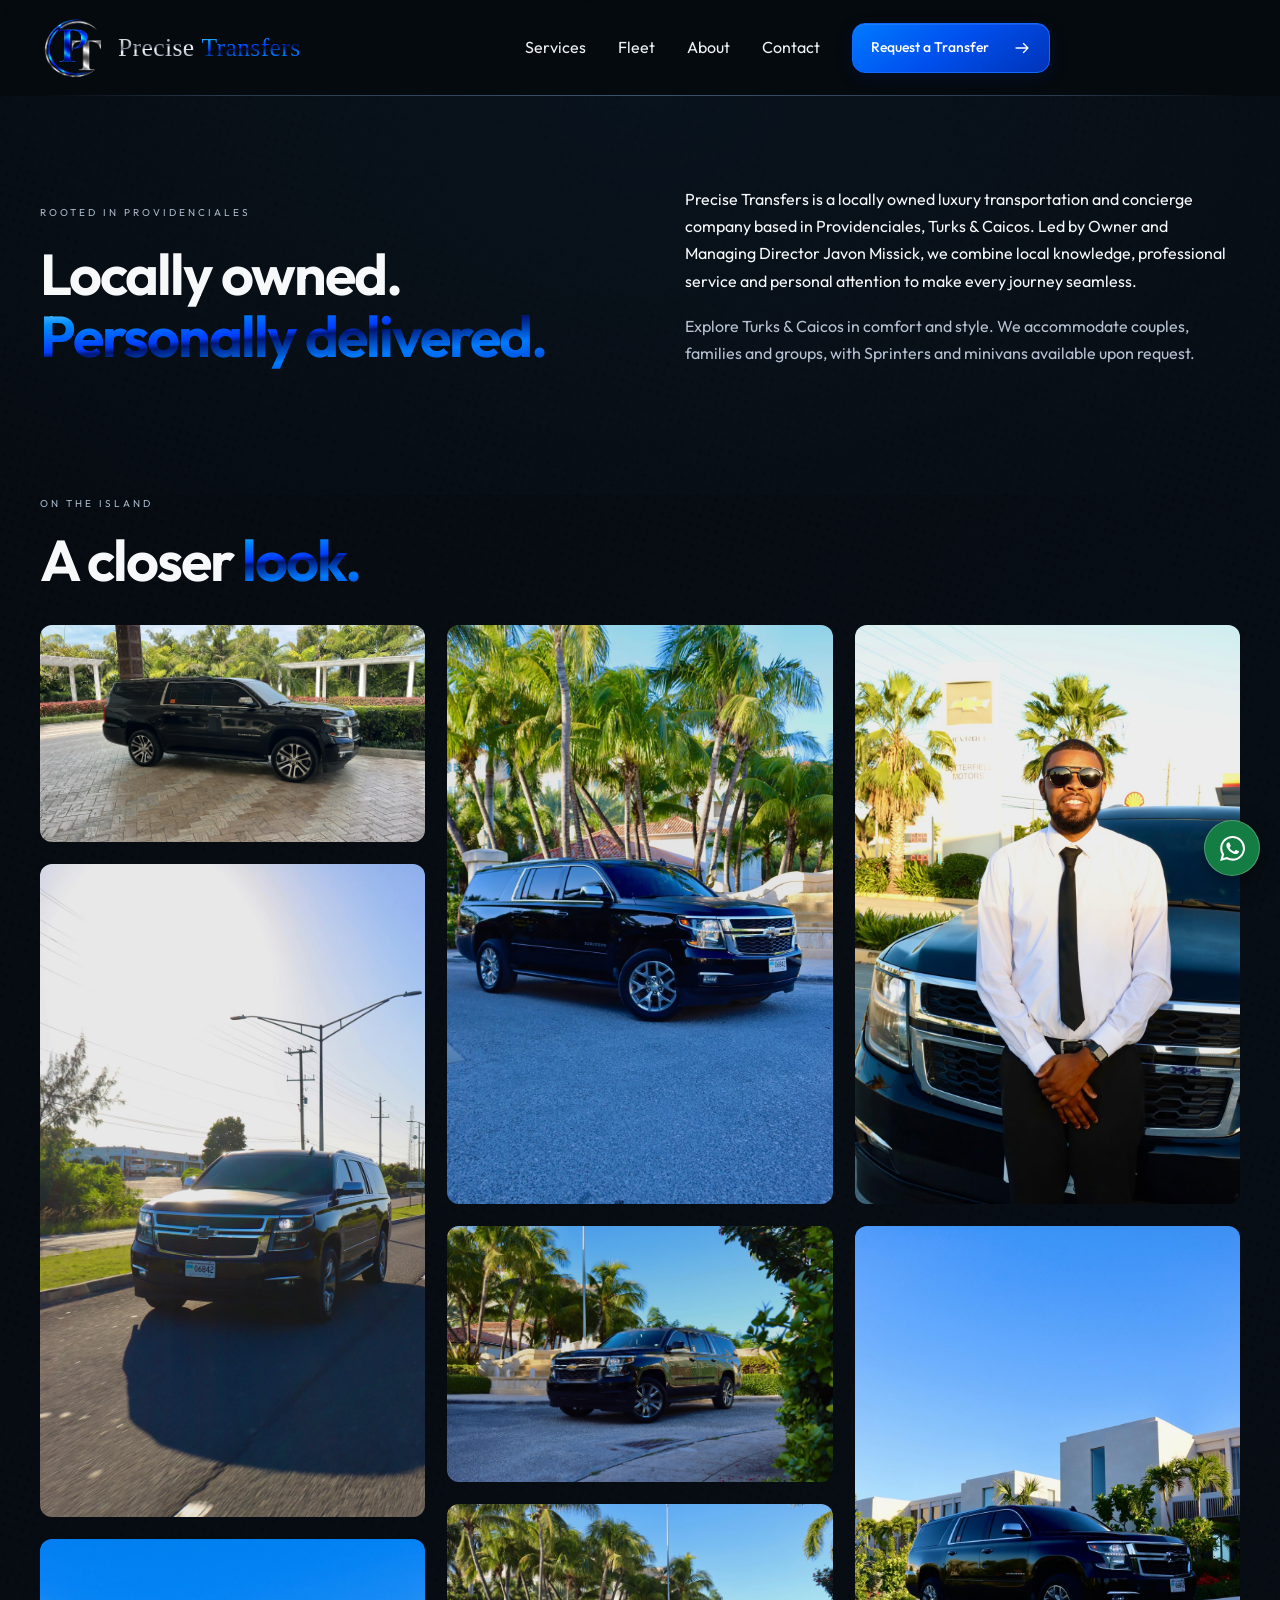
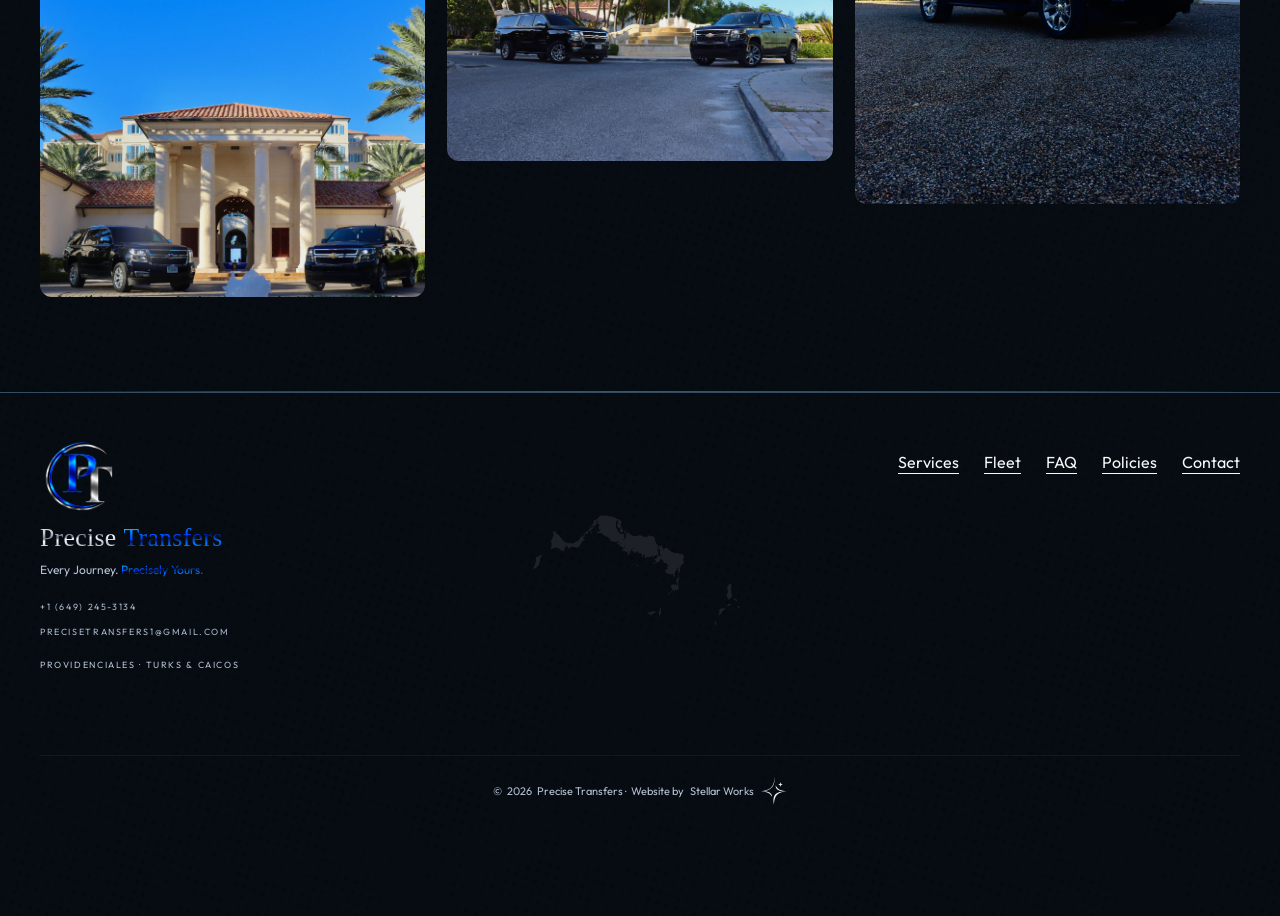
==== commit 1c779989: "minor fixes" ====
--- a/about.html
+++ b/about.html
@@ -12,7 +12,7 @@
   <meta name="description" content="Locally owned luxury transportation and concierge services based in Providenciales, Turks & Caicos. Request an airport or local transfer with Precise Transfers.">
   <meta name="theme-color" content="#080b10">
   <title>About | Precise Transfers</title>
-    <link rel="stylesheet" href="css/styles.css"><link rel="stylesheet" href="css/mockup.css"><link rel="stylesheet" href="css/refresh.css"><link rel="stylesheet" href="css/site-additions.css"><script src="js/main.js" defer></script><script src="js/approved-reviews.js" defer></script><script src="js/site-additions.js" defer></script>
+    <link rel="stylesheet" href="css/styles.css"><link rel="stylesheet" href="css/mockup.css"><link rel="stylesheet" href="css/refresh.css"><link rel="stylesheet" href="css/site-additions.css?v=2"><script src="js/main.js" defer></script><script src="js/approved-reviews.js" defer></script><script src="js/dropdowns.js?v=2" defer></script>
 </head>
 <body>
   <a class="skip-link" href="#main">Skip to content</a>
@@ -103,13 +103,9 @@
     "/>
   </g>
 </svg>
-</span>
-  <span
-    class="stellar-footer-logo"
-    role="img"
-    aria-label="Stellar Works"
-  ></span>
-</span></p></footer>
+  </span>
+</p>
+</footer>
 </body></html>
 
 
--- a/css/site-additions.css
+++ b/css/site-additions.css
@@ -398,4 +398,628 @@
   background: transparent;
   -webkit-mask: none;
   mask: none;
+}
+/* Continuous upward review stack on every screen */
+.approved-reviews.review-stack:not(.is-static) {
+  perspective: none;
+  overflow: clip;
+  overflow-clip-margin: 28px;
+  clip-path: inset(0 -28px -28px);
+  overflow-anchor: none;
+  isolation: isolate;
+  margin-bottom: 36px;
+}
+
+.review-stack:not(.is-static) .review-card {
+  box-sizing: border-box;
+  width: 100%;
+  max-width: 100%;
+  transform-origin: center;
+  transition: none !important;
+}
+
+.review-stack .review-card.is-front {
+  transform: translateY(0);
+}
+
+.review-stack .review-card.is-next {
+  transform: translateY(11px);
+}
+
+.review-stack .review-card.is-back {
+  transform: translateY(22px);
+}
+/* Reserve room inside the stack for every visible card */
+.reviews-layout,
+.reviews-layout > * {
+  min-width: 0;
+}
+
+.approved-reviews.review-stack:not(.is-static) {
+  box-sizing: border-box;
+  width: 100%;
+  max-width: 100%;
+  padding: 0;
+  overflow: hidden;
+  overflow-clip-margin: 0;
+  clip-path: none;
+  perspective: none;
+  overflow-anchor: none;
+}
+
+/* Small internal margins protect the card edges */
+.review-stack:not(.is-static) .review-card {
+  box-sizing: border-box;
+  inset: 12px 12px auto;
+  width: calc(100% - 24px);
+  max-width: none;
+  height: auto;
+  overflow-wrap: anywhere;
+}
+
+.review-stack .review-card blockquote {
+  max-height: none;
+  overflow: visible;
+}
+/* Custom dropdowns */
+.pt-select {
+  position: relative;
+  display: block;
+  width: 100%;
+  min-width: 0;
+}
+
+.pt-select.is-open {
+  z-index: 50;
+}
+
+/* Keep the original select for form values and validation */
+.pt-select > select.pt-native {
+  position: absolute !important;
+  width: 1px !important;
+  height: 1px !important;
+  padding: 0 !important;
+  margin: 0 !important;
+  opacity: 0;
+  clip-path: inset(50%);
+  pointer-events: none;
+}
+
+.pt-select .pt-select-trigger {
+  box-sizing: border-box;
+  display: flex;
+  align-items: center;
+  justify-content: space-between;
+  gap: 12px;
+  width: 100%;
+  min-height: 52px;
+  padding: 13px 16px;
+  border: 1px solid #3c536e;
+  border-radius: 8px;
+  background: #080f19;
+  color: #edf3fc;
+  font: inherit;
+  font-size: 14px;
+  line-height: 1.5;
+  text-align: left;
+  cursor: pointer;
+  transition: border-color .2s ease, background .2s ease;
+}
+
+.pt-select-trigger > span {
+  min-width: 0;
+  overflow-wrap: anywhere;
+}
+
+.pt-select-trigger:hover,
+.pt-select.is-open .pt-select-trigger {
+  border-color: #007aff;
+  background: #0d1928;
+}
+
+.pt-select-trigger:focus-visible {
+  outline: 2px solid #007aff;
+  outline-offset: 3px;
+}
+
+.pt-select-trigger:disabled {
+  opacity: .5;
+  cursor: not-allowed;
+}
+
+.pt-select-chevron {
+  flex: 0 0 16px;
+  width: 16px;
+  height: 16px;
+  color: #68aaff;
+  transition: transform .24s ease, color .2s ease;
+}
+
+@media (hover: hover) {
+  .pt-select-trigger:hover .pt-select-chevron {
+    transform: translateY(2px);
+    color: #fff;
+  }
+}
+
+.pt-select.is-open .pt-select-chevron {
+  transform: rotate(180deg);
+}
+
+.pt-select-menu {
+  box-sizing: border-box;
+  position: absolute;
+  top: calc(100% + 5px);
+  left: 0;
+  right: 0;
+  z-index: 60;
+  display: block;
+  max-height: 0;
+  overflow: hidden;
+  opacity: 0;
+  visibility: hidden;
+  pointer-events: none;
+  background: #0c1725;
+  border: 1px solid #344d68;
+  border-radius: 9px;
+  box-shadow: 0 16px 32px #0006;
+  transform: translateY(-5px);
+  transition:
+    max-height .28s ease,
+    opacity .2s ease,
+    transform .28s ease,
+    visibility .28s;
+}
+
+.pt-select.is-open .pt-select-menu {
+  max-height: var(--menu-height, 280px);
+  overflow-y: auto;
+  opacity: 1;
+  visibility: visible;
+  pointer-events: auto;
+  transform: translateY(0);
+  overscroll-behavior: contain;
+  scrollbar-width: thin;
+  scrollbar-color: #386493 #0c1725;
+}
+
+.pt-select.opens-up .pt-select-menu {
+  top: auto;
+  bottom: calc(100% + 5px);
+}
+
+.pt-select-option {
+  display: block;
+  padding: 15px 16px;
+  min-height: 48px;
+  box-sizing: border-box;
+  color: #dce8f7;
+  font-size: 14px;
+  line-height: 1.55;
+  white-space: normal;
+  cursor: pointer;
+  border-bottom: 1px solid #ffffff09;
+}
+
+.pt-select-option:last-child {
+  border-bottom: 0;
+}
+
+.pt-select-option:hover,
+.pt-select-option.is-active {
+  background: #152d48;
+}
+
+.pt-select-option[aria-selected="true"] {
+  color: #fff;
+  box-shadow: inset 3px 0 #007aff;
+}
+
+.pt-select-option[aria-disabled="true"] {
+  opacity: .4;
+  cursor: not-allowed;
+}
+
+.pt-select-error {
+  display: block;
+  color: #ffb5b5;
+  font-size: 12px;
+  margin-top: 6px;
+}
+
+.quick-booking > label,
+.quick-booking > label > span {
+  min-width: 0;
+}
+
+.quick-booking > label > span {
+  flex: 1;
+}
+
+@media (prefers-reduced-motion: reduce) {
+  .pt-select-menu,
+  .pt-select-chevron,
+  .pt-select-trigger {
+    transition: none;
+  }
+}
+/* Stable dropdown dimensions */
+.pt-select {
+  min-width: 0;
+  max-width: 100%;
+}
+
+.pt-select .pt-select-trigger {
+  height: 54px;
+  min-height: 54px;
+  font-size: 16px;
+  transform: none !important;
+}
+
+.pt-select-trigger > span {
+  flex: 1;
+  min-width: 0;
+  white-space: nowrap;
+  overflow: hidden;
+  text-overflow: ellipsis;
+}
+
+/* Join the menu directly to the field */
+.pt-select.is-open:not(.opens-up) .pt-select-trigger {
+  border-bottom-left-radius: 0;
+  border-bottom-right-radius: 0;
+  border-bottom-color: transparent;
+}
+
+.pt-select .pt-select-menu {
+  top: calc(100% - 1px);
+  left: 0;
+  right: 0;
+  margin: 0;
+  border-radius: 0 0 8px 8px;
+  border-top-color: transparent;
+  background: #0d1928;
+
+  /* Remove fading from the corners and scrollbar */
+  opacity: 1;
+  transform: none;
+  mask: none;
+  -webkit-mask: none;
+  transition:
+    max-height .24s ease,
+    visibility .24s;
+}
+
+/* A soft divider instead of a hard top border */
+.pt-select-menu::before {
+  content: "";
+  display: block;
+  height: 1px;
+  background: linear-gradient(
+    90deg,
+    transparent,
+    #557da64d 25%,
+    #557da64d 75%,
+    transparent
+  );
+}
+
+.pt-select-option {
+  padding: 15px 16px;
+  font-size: 16px;
+  line-height: 1.5;
+  transform: none !important;
+}
+
+.pt-select-option[hidden] {
+  display: none !important;
+}
+
+/* Menus that need to open above the field */
+.pt-select.opens-up .pt-select-menu {
+  top: auto;
+  bottom: calc(100% - 1px);
+  border-radius: 8px 8px 0 0;
+  border-top-color: #344d68;
+  border-bottom-color: transparent;
+}
+
+.pt-select.is-open.opens-up .pt-select-trigger {
+  border-top-left-radius: 0;
+  border-top-right-radius: 0;
+  border-top-color: transparent;
+}
+
+/* Reduce automatic focus zoom on phones */
+@media (max-width: 760px) {
+  input,
+  select,
+  textarea,
+  .pt-select-trigger {
+    font-size: 16px !important;
+  }
+}
+
+@media (prefers-reduced-motion: reduce) {
+  .pt-select .pt-select-menu {
+    transition: none;
+  }
+}
+/* Date fields */
+input[type="date"] {
+  color-scheme: dark;
+  box-sizing: border-box;
+  width: 100%;
+  min-width: 0;
+  min-height: 54px;
+  padding: 13px 16px;
+  border: 1px solid #3c536e;
+  border-radius: 8px;
+  background: #080f19;
+  color: #edf3fc;
+  font: inherit;
+  font-size: 16px;
+  line-height: 1.5;
+  accent-color: #007aff;
+  transition: border-color .2s ease, background-color .2s ease;
+}
+
+input[type="date"]:hover {
+  border-color: #007aff;
+  background: #0d1928;
+}
+
+input[type="date"]:focus-visible {
+  outline: 2px solid #007aff;
+  outline-offset: 3px;
+  border-color: #007aff;
+}
+
+input[type="date"]::-webkit-calendar-picker-indicator {
+  cursor: pointer;
+  opacity: .85;
+  padding: 4px;
+  margin-left: 8px;
+}
+
+input[type="date"]::-webkit-calendar-picker-indicator:hover {
+  opacity: 1;
+}
+
+@media (prefers-reduced-motion: reduce) {
+  input[type="date"] {
+    transition: none;
+  }
+}
+@media (max-width: 760px) {
+  .quick-booking > label {
+    box-sizing: border-box;
+    width: 100%;
+    min-width: 0;
+  }
+
+  .quick-booking > label > svg {
+    flex-shrink: 0;
+  }
+
+  .quick-booking > label > span {
+    display: block;
+    flex: 1 1 0;
+    width: 0;
+    min-width: 0;
+  }
+
+  .quick-booking input[type="date"] {
+    display: block;
+    box-sizing: border-box;
+    width: 100%;
+    min-width: 0;
+    max-width: 100%;
+    height: 54px;
+    min-height: 54px;
+    margin: 0;
+    padding: 12px 14px;
+    font-size: 16px;
+    text-align: left;
+    -webkit-appearance: none;
+    appearance: none;
+  }
+
+  /* Align the date text on iPhone */
+  .quick-booking input[type="date"]::-webkit-date-and-time-value {
+    min-width: 0;
+    text-align: left;
+    margin: 0;
+  }
+
+  .quick-booking input[type="date"]::-webkit-datetime-edit {
+    padding: 0;
+  }
+}
+.quick-booking > .group-quote-note {
+  position: static;
+  grid-column: 1 / -1;
+  width: 100%;
+  margin: 10px 0 0;
+  color: #b8c9dd;
+  font-size: 13px;
+  line-height: 1.6;
+  text-align: center;
+}
+
+.group-quote-note a {
+  color: #68aaff;
+  text-decoration: underline;
+  text-underline-offset: 3px;
+}
+
+.group-quote-note a:hover {
+  color: #fff;
+}
+.booking-price-panel,
+.booking-invoice {
+  margin-block: 24px;
+  padding: 22px;
+  border: 1px solid #344d68;
+  border-radius: 12px;
+  background: linear-gradient(145deg, #112033, #09121d);
+}
+
+#booking-price-line {
+  font-size: 19px;
+  font-weight: 600;
+  color: #eef5ff;
+  overflow-wrap: anywhere;
+}
+
+.booking-invoice h3 {
+  margin-bottom: 8px;
+}
+
+.invoice-status {
+  color: #8bbcff;
+  font-size: 13px;
+}
+
+#invoice-details {
+  margin-block: 20px;
+  white-space: pre-wrap;
+  overflow-wrap: anywhere;
+  font: inherit;
+  font-size: 14px;
+  line-height: 1.8;
+}
+
+#create-invoice {
+  width: 100%;
+  min-height: 48px;
+}
+
+#create-invoice:disabled {
+  opacity: .5;
+  cursor: not-allowed;
+}
+
+#request-form input[type="number"] {
+  min-width: 0;
+  font-size: 16px;
+}
+
+@media (max-width: 760px) {
+  .booking-price-panel,
+  .booking-invoice {
+    padding: 18px;
+  }
+}
+/* Required-field feedback */
+.has-booking-error input:not([type="checkbox"]),
+.has-booking-error select,
+.has-booking-error textarea,
+.pt-select-trigger[aria-invalid="true"] {
+  border-color: #ff8585 !important;
+  box-shadow: 0 0 0 1px #ff858540;
+}
+
+.has-booking-error input[type="checkbox"] {
+  outline: 2px solid #ff8585;
+  outline-offset: 3px;
+}
+
+.booking-field-error {
+  display: block;
+  flex-basis: 100%;
+  margin-top: 7px;
+  color: #ffb5b5;
+  font-size: 13px;
+  line-height: 1.5;
+}
+
+.check.has-booking-error {
+  flex-wrap: wrap;
+}
+
+.check.has-booking-error > span {
+  flex: 1;
+}
+
+#booking-invoice {
+  grid-column: 1 / -1;
+  min-width: 0;
+}
+
+#booking-invoice .button {
+  width: 100%;
+}
+
+#booking-invoice .button:disabled {
+  opacity: .55;
+  cursor: not-allowed;
+}
+
+#invoice-details {
+  white-space: pre-wrap;
+  overflow-wrap: anywhere;
+}
+
+#quote-heading:focus {
+  outline: none;
+}
+.quote-page-header {
+  padding-block: 24px;
+}
+
+.quote-page-main {
+  max-width: 820px;
+  padding-block: 48px 80px;
+}
+
+.quote-page-main h1 {
+  font-size: clamp(32px, 6vw, 56px);
+  margin-bottom: 32px;
+}
+
+.quote-page-card {
+  padding: clamp(20px, 4vw, 36px);
+  border: 1px solid #344d68;
+  border-radius: 16px;
+  background: linear-gradient(145deg, #112033, #09121d);
+}
+
+#quote-details {
+  white-space: pre-wrap;
+  overflow-wrap: anywhere;
+  font: inherit;
+  font-size: 15px;
+  line-height: 1.8;
+}
+
+.quote-total-row {
+  display: flex;
+  flex-wrap: wrap;
+  justify-content: space-between;
+  gap: 12px;
+  padding-block: 22px;
+  margin-top: 24px;
+  border-top: 1px solid #344d68;
+}
+
+.quote-total-row strong {
+  color: #68aaff;
+  font-size: 24px;
+}
+
+#quote-payment .button {
+  width: 100%;
+}
+
+#quote-payment .button:disabled {
+  opacity: .55;
+  cursor: not-allowed;
+}
+
+.quote-page-footer {
+  padding-block: 24px;
+  text-align: center;
+  color: #b8c9dd;
+  font-size: 12px;
 }
